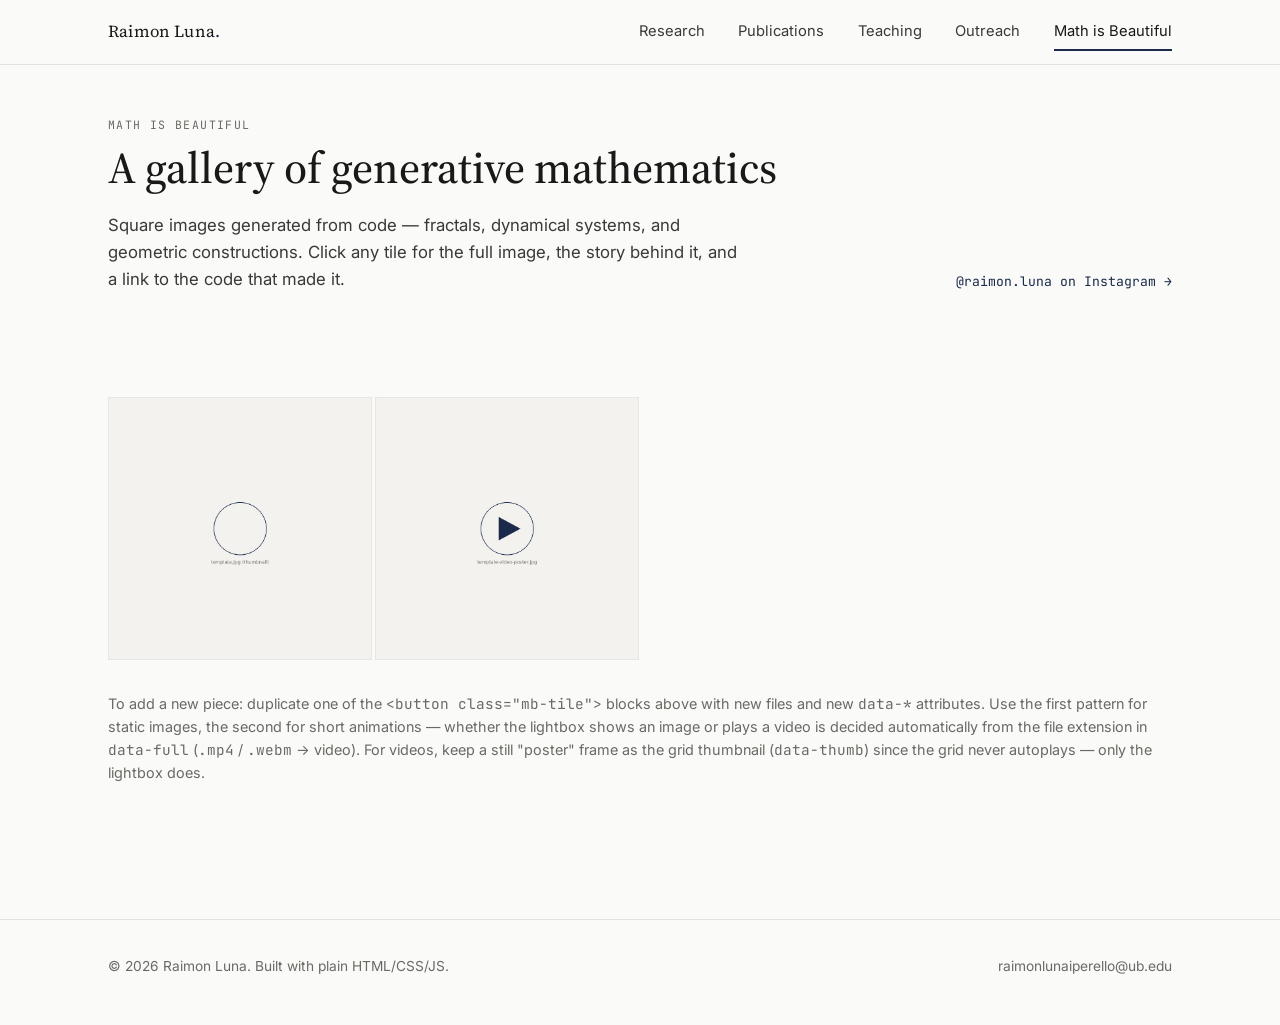
==== math-is-beautiful.html @ 97803e61 "Added the initial Claude template" ====
<!DOCTYPE html>
<html lang="en">
<head>
<meta charset="UTF-8">
<meta name="viewport" content="width=device-width, initial-scale=1.0">
<title>Math is Beautiful — Raimon Luna</title>
<link rel="preconnect" href="https://fonts.googleapis.com">
<link rel="preconnect" href="https://fonts.gstatic.com" crossorigin>
<link href="https://fonts.googleapis.com/css2?family=Source+Serif+4:opsz,wght@8..60,400;8..60,500;8..60,600&family=Inter:wght@400;500;600&family=JetBrains+Mono:wght@400;500&display=swap" rel="stylesheet">
<link rel="stylesheet" href="css/main.css">
<link rel="stylesheet" href="css/components.css">
</head>
<body>

<header class="site-header">
  <div class="wrap-wide">
    <a href="index.html" class="brand">Raimon Luna<span class="dot">.</span></a>
    <button class="nav-toggle" aria-label="Toggle navigation" aria-expanded="false">
      <span></span>
    </button>
    <nav class="site-nav">
      <a href="research.html">Research</a>
      <a href="publications.html">Publications</a>
      <a href="teaching.html">Teaching</a>
      <a href="outreach.html">Outreach</a>
      <a href="math-is-beautiful.html">Math is Beautiful</a>
    </nav>
  </div>
</header>

<main>
  <section class="page-header">
    <div class="wrap-wide">
      <div class="mb-intro">
        <div>
          <span class="eyebrow">Math is Beautiful</span>
          <h1>A gallery of generative mathematics</h1>
          <p class="lede" style="margin-bottom:0;">
            Square images generated from code — fractals, dynamical systems, and geometric
            constructions. Click any tile for the full image, the story behind it, and a
            link to the code that made it.
          </p>
        </div>
        <a href="https://www.instagram.com/raimon.luna/" target="_blank" rel="noopener">@raimon.luna on Instagram →</a>
      </div>
    </div>
  </section>

  <section class="section-tight">
    <div class="wrap-wide">

      <!-- TEMPLATE TILES — duplicate one of these <button class="mb-tile"> blocks for each
           new piece. The thumbnail in the grid is always a still image (data-thumb); the
           lightbox shows either a larger image OR a looping video, depending on which file
           extension data-full points to (.mp4/.webm → video, anything else → image).

           Required data attributes:
             data-thumb : path to the square thumbnail shown in the grid (always an image)
             data-full  : path to what opens in the lightbox — an image OR a short video
             data-date  : short date/series label, shown as the eyebrow in the lightbox
             data-title : title of the piece
             data-p1    : first paragraph of explanatory text
             data-p2    : second paragraph of explanatory text
             data-repo  : link to the GitHub repository with the generating code
      -->
      <div class="mb-grid">

        <!-- Example 1: static image -->
        <button class="mb-tile"
          data-thumb="images/math-beautiful/template.jpg"
          data-full="images/math-beautiful/template-full.jpg"
          data-date="Series · 2026"
          data-title="Template piece title"
          data-p1="First paragraph: what the image shows mathematically — the construction, equation, or process behind it, written for a curious non-specialist."
          data-p2="Second paragraph: why it's interesting — a surprising property, a connection to physics, or the visual idea that made it worth generating."
          data-repo="https://github.com/your-username/math-is-beautiful">
          <img src="images/math-beautiful/template.jpg" alt="Template mathematical image">
          <span class="mb-cap">Template piece title</span>
        </button>

        <!-- Example 2: short looping animation. The grid thumbnail is still a still image
             (data-thumb) — only the lightbox plays the video, via data-full. -->
        <button class="mb-tile"
          data-thumb="images/math-beautiful/template-video-poster.jpg"
          data-full="images/math-beautiful/template-video.mp4"
          data-date="Series · 2026"
          data-title="Template animation title"
          data-p1="First paragraph: describe what's animating and why — e.g. a parameter sweeping through a family of curves, or an iterative process converging."
          data-p2="Second paragraph: the interesting bit — what to watch for, or what it connects to."
          data-repo="https://github.com/your-username/math-is-beautiful">
          <img src="images/math-beautiful/template-video-poster.jpg" alt="Template animation poster frame">
          <span class="mb-cap">Template animation title</span>
        </button>

      </div>

      <p class="muted" style="margin-top:2rem;font-size:0.9rem;">
        To add a new piece: duplicate one of the <span class="mono">&lt;button class="mb-tile"&gt;</span>
        blocks above with new files and new <span class="mono">data-*</span> attributes. Use the
        first pattern for static images, the second for short animations — whether the
        lightbox shows an image or plays a video is decided automatically from the file
        extension in <span class="mono">data-full</span> (<span class="mono">.mp4</span> /
        <span class="mono">.webm</span> → video). For videos, keep a still "poster" frame as
        the grid thumbnail (<span class="mono">data-thumb</span>) since the grid never
        autoplays — only the lightbox does.
      </p>

    </div>
  </section>
</main>

<footer class="site-footer">
  <div class="wrap-wide">
    <span>&copy; 2026 Raimon Luna. Built with plain HTML/CSS/JS.</span>
    <span><a href="mailto:raimonlunaiperello@ub.edu">raimonlunaiperello@ub.edu</a></span>
  </div>
</footer>

<!-- Lightbox -->
<div class="lightbox" id="lightbox" role="dialog" aria-modal="true" aria-label="Image detail">
  <div class="lightbox-panel">
    <div class="lightbox-img" id="lightbox-media"></div>
    <div class="lightbox-text">
      <button class="lightbox-close" id="lightbox-close" aria-label="Close">&times;</button>
      <span class="eyebrow" id="lightbox-eyebrow"></span>
      <h3 id="lightbox-title"></h3>
      <div id="lightbox-text"></div>
      <a class="repo-link" id="lightbox-repo" href="#" target="_blank" rel="noopener">View code on GitHub →</a>
    </div>
  </div>
</div>

<script src="js/site.js"></script>
<script src="js/math-beautiful.js"></script>
</body>
</html>
---- css/main.css ----
/* ============================================================
   Raimon Luna — personal site
   Design system: paper white / ink black / event-horizon indigo
   Display: Source Serif 4 · Body: Inter · Data: JetBrains Mono
   ============================================================ */

:root {
  --paper: #FAFAF8;
  --paper-dim: #F3F2EE;
  --ink: #191919;
  --ink-soft: #3A3935;
  --gray: #6B6963;
  --rule: #E4E2DC;
  --accent: #1B2A4A;      /* event-horizon indigo */
  --accent-soft: #3E4F77;
  --accent-wash: #EEF0F5;

  --serif: "Source Serif 4", "Iowan Old Style", Georgia, serif;
  --sans: "Inter", -apple-system, BlinkMacSystemFont, "Segoe UI", sans-serif;
  --mono: "JetBrains Mono", "SFMono-Regular", Consolas, monospace;

  --max-w: 920px;
  --max-w-wide: 1120px;
  --radius: 3px;
}

* { box-sizing: border-box; }

html { scroll-behavior: smooth; }

body {
  margin: 0;
  background: var(--paper);
  color: var(--ink);
  font-family: var(--sans);
  font-size: 16px;
  line-height: 1.6;
  -webkit-font-smoothing: antialiased;
}

img { max-width: 100%; display: block; }

a {
  color: var(--accent);
  text-decoration: none;
  border-bottom: 1px solid transparent;
  transition: border-color 0.15s ease, color 0.15s ease;
}
a:hover { border-bottom-color: var(--accent); }

a:focus-visible,
button:focus-visible,
[tabindex]:focus-visible {
  outline: 2px solid var(--accent);
  outline-offset: 3px;
}

h1, h2, h3, h4 {
  font-family: var(--serif);
  font-weight: 600;
  line-height: 1.2;
  margin: 0 0 0.5em;
  color: var(--ink);
}

h1 { font-size: clamp(2rem, 5vw, 2.75rem); font-weight: 500; }
h2 { font-size: 1.5rem; }
h3 { font-size: 1.15rem; }

p { margin: 0 0 1em; color: var(--ink-soft); }

.eyebrow {
  font-family: var(--mono);
  font-size: 0.72rem;
  letter-spacing: 0.12em;
  text-transform: uppercase;
  color: var(--gray);
  display: block;
  margin-bottom: 0.6em;
}

/* ---------- layout shells ---------- */

.wrap {
  max-width: var(--max-w);
  margin: 0 auto;
  padding: 0 28px;
}
.wrap-wide {
  max-width: var(--max-w-wide);
  margin: 0 auto;
  padding: 0 28px;
}

/* ---------- header / nav ---------- */

.site-header {
  border-bottom: 1px solid var(--rule);
  background: var(--paper);
  position: sticky;
  top: 0;
  z-index: 50;
}

.site-header .wrap-wide {
  display: flex;
  align-items: center;
  justify-content: space-between;
  height: 64px;
}

.brand {
  font-family: var(--serif);
  font-size: 1.05rem;
  color: var(--ink);
  border-bottom: none;
  letter-spacing: 0.01em;
}
.brand:hover { border-bottom: none; color: var(--accent); }
.brand .dot { color: var(--accent); }

.nav-toggle {
  display: none;
  background: none;
  border: 1px solid var(--rule);
  border-radius: var(--radius);
  width: 38px;
  height: 38px;
  align-items: center;
  justify-content: center;
  cursor: pointer;
}
.nav-toggle span,
.nav-toggle span::before,
.nav-toggle span::after {
  display: block;
  position: relative;
  width: 18px;
  height: 1.5px;
  background: var(--ink);
}
.nav-toggle span::before,
.nav-toggle span::after {
  content: "";
  position: absolute;
  left: 0;
}
.nav-toggle span::before { top: -6px; }
.nav-toggle span::after { top: 6px; }

.site-nav { display: flex; gap: 2.1rem; }
.site-nav a {
  font-family: var(--sans);
  font-size: 0.92rem;
  color: var(--ink-soft);
  border-bottom: none;
  padding: 4px 0;
  position: relative;
}
.site-nav a:hover { color: var(--ink); border-bottom: none; }
.site-nav a.active { color: var(--ink); }
.site-nav a.active::after {
  content: "";
  position: absolute;
  left: 0; right: 0; bottom: -3px;
  height: 2px;
  background: var(--accent);
}

@media (max-width: 760px) {
  .nav-toggle { display: flex; }
  .site-nav {
    position: absolute;
    top: 64px; left: 0; right: 0;
    background: var(--paper);
    border-bottom: 1px solid var(--rule);
    flex-direction: column;
    gap: 0;
    padding: 8px 28px 18px;
    display: none;
  }
  .site-nav.open { display: flex; }
  .site-nav a { padding: 12px 0; border-bottom: 1px solid var(--rule); }
  .site-nav a.active::after { display: none; }
}

/* ---------- orbit divider (signature element) ---------- */

.orbit-divider {
  position: relative;
  height: 1px;
  background: var(--rule);
  margin: 4rem 0;
  overflow: visible;
}
.orbit-divider::before {
  content: "";
  position: absolute;
  top: 50%;
  left: 8%;
  width: 7px;
  height: 7px;
  border-radius: 50%;
  background: var(--accent);
  transform: translate(-50%, -50%);
  box-shadow: 0 0 0 3px var(--paper);
}
.orbit-divider.center::before { left: 50%; }

/* ---------- buttons / pills ---------- */

.btn {
  display: inline-flex;
  align-items: center;
  gap: 0.5em;
  font-family: var(--sans);
  font-size: 0.88rem;
  font-weight: 500;
  padding: 0.65em 1.3em;
  border: 1px solid var(--ink);
  border-radius: var(--radius);
  color: var(--ink);
  border-bottom: 1px solid var(--ink);
}
.btn:hover { background: var(--ink); color: var(--paper); }
.btn-primary {
  background: var(--accent);
  border-color: var(--accent);
  color: var(--paper);
}
.btn-primary:hover { background: var(--accent-soft); border-color: var(--accent-soft); color: var(--paper); }

.tag {
  font-family: var(--mono);
  font-size: 0.72rem;
  letter-spacing: 0.03em;
  color: var(--accent);
  background: var(--accent-wash);
  padding: 0.25em 0.6em;
  border-radius: 2px;
  display: inline-block;
}

/* ---------- footer ---------- */

.site-footer {
  border-top: 1px solid var(--rule);
  margin-top: 5rem;
  padding: 2.2rem 0 3rem;
  color: var(--gray);
  font-size: 0.86rem;
}
.site-footer .wrap-wide {
  display: flex;
  justify-content: space-between;
  flex-wrap: wrap;
  gap: 1rem;
}
.site-footer a { color: var(--gray); }
.site-footer a:hover { color: var(--ink); border-color: var(--ink); }

/* ---------- utility ---------- */

.muted { color: var(--gray); }
.mono { font-family: var(--mono); }
.text-center { text-align: center; }
.section { padding: 4.5rem 0; }
.section-tight { padding: 2.5rem 0; }
.sr-only {
  position: absolute; width: 1px; height: 1px;
  overflow: hidden; clip: rect(0,0,0,0);
}

@media (prefers-reduced-motion: reduce) {
  html { scroll-behavior: auto; }
  * { transition: none !important; animation: none !important; }
}
---- css/components.css ----
/* ============================================================
   Component styles, page by page
   ============================================================ */

/* ---------- HOME / HERO ---------- */

.hero {
  padding: 4.5rem 0 3.5rem;
}
.hero-grid {
  display: grid;
  grid-template-columns: 200px 1fr;
  gap: 2.8rem;
  align-items: start;
}
.hero-photo {
  width: 200px;
  height: 200px;
  border-radius: 50%;
  overflow: hidden;
  background: var(--paper-dim);
  border: 1px solid var(--rule);
}
.hero-photo img { width: 100%; height: 100%; object-fit: cover; }

.hero-name { margin-bottom: 0.15em; }
.hero-role {
  font-family: var(--mono);
  font-size: 0.85rem;
  color: var(--accent);
  margin-bottom: 1.1em;
}
.hero-intro { font-size: 1.05rem; max-width: 560px; }

.hero-meta {
  margin-top: 1.4rem;
  font-family: var(--mono);
  font-size: 0.84rem;
  color: var(--gray);
  display: flex;
  flex-wrap: wrap;
  gap: 1.4rem 2rem;
}
.hero-meta span { white-space: nowrap; }
.hero-meta a { color: var(--gray); }
.hero-meta a:hover { color: var(--accent); border-color: var(--accent); }

.hero-links {
  margin-top: 1.6rem;
  display: flex;
  gap: 0.7rem;
  flex-wrap: wrap;
}

@media (max-width: 620px) {
  .hero-grid { grid-template-columns: 1fr; text-align: left; }
  .hero-photo { width: 140px; height: 140px; }
}

/* quick-link cards to the five sections */
.quick-grid {
  display: grid;
  grid-template-columns: repeat(3, 1fr);
  gap: 1px;
  background: var(--rule);
  border: 1px solid var(--rule);
}
.quick-card {
  background: var(--paper);
  padding: 1.8rem 1.6rem;
  border-bottom: none;
  display: block;
  position: relative;
}
.quick-card:hover { background: var(--paper-dim); border-bottom: none; }
.quick-card .num {
  font-family: var(--mono);
  font-size: 0.74rem;
  color: var(--accent);
  display: block;
  margin-bottom: 0.8em;
}
.quick-card h3 { margin-bottom: 0.35em; color: var(--ink); }
.quick-card p { font-size: 0.9rem; margin: 0; }

@media (max-width: 760px) {
  .quick-grid { grid-template-columns: 1fr; }
}

/* ---------- PAGE HEADER (used on all sub-pages) ---------- */

.page-header { padding: 3.2rem 0 2.2rem; }
.page-header h1 { margin-bottom: 0.4em; }
.page-header .lede { font-size: 1.05rem; max-width: 640px; }

/* ---------- RESEARCH ---------- */

.research-panel {
  display: grid;
  grid-template-columns: 280px 1fr;
  gap: 2.4rem;
  padding: 2.6rem 0;
  border-top: 1px solid var(--rule);
}
.research-panel:first-of-type { border-top: none; }
.research-fig {
  width: 100%;
  aspect-ratio: 4/3;
  background: var(--paper-dim);
  border: 1px solid var(--rule);
  overflow: hidden;
}
.research-fig img { width: 100%; height: 100%; object-fit: cover; }
.research-body h2 { margin-bottom: 0.5em; }
.research-body .tag { margin-bottom: 0.9em; }

@media (max-width: 700px) {
  .research-panel { grid-template-columns: 1fr; }
  .research-fig { aspect-ratio: 16/9; }
}

/* ---------- PUBLICATIONS ---------- */

.pub-controls {
  display: flex;
  gap: 0.8rem;
  align-items: center;
  margin-bottom: 1.6rem;
  flex-wrap: wrap;
}
.pub-search {
  font-family: var(--sans);
  font-size: 0.9rem;
  padding: 0.6em 0.9em;
  border: 1px solid var(--rule);
  border-radius: var(--radius);
  background: var(--paper);
  flex: 1;
  min-width: 200px;
}
.pub-search:focus { outline: none; border-color: var(--accent); }
.pub-sort {
  font-family: var(--mono);
  font-size: 0.78rem;
  color: var(--gray);
}

.pub-list { list-style: none; margin: 0; padding: 0; }
.pub-item {
  padding: 1.3rem 0;
  border-top: 1px solid var(--rule);
  display: grid;
  grid-template-columns: 64px 1fr;
  gap: 1.2rem;
}
.pub-item:first-child { border-top: none; }
.pub-year {
  font-family: var(--mono);
  font-size: 0.84rem;
  color: var(--gray);
  padding-top: 0.2em;
}
.pub-title {
  font-family: var(--serif);
  font-size: 1.02rem;
  color: var(--ink);
  margin: 0 0 0.3em;
}
.pub-authors { font-size: 0.88rem; color: var(--ink-soft); margin: 0 0 0.3em; }
.pub-authors .me { color: var(--ink); font-weight: 600; }
.pub-venue { font-size: 0.84rem; color: var(--gray); margin: 0 0 0.5em; font-style: italic; }
.pub-links { display: flex; gap: 1rem; font-family: var(--mono); font-size: 0.78rem; }

.pub-empty, .pub-loading {
  padding: 3rem 0;
  text-align: center;
  color: var(--gray);
  font-family: var(--mono);
  font-size: 0.85rem;
  border-top: 1px solid var(--rule);
}

.pub-note {
  font-size: 0.85rem;
  color: var(--gray);
  background: var(--paper-dim);
  border: 1px solid var(--rule);
  padding: 0.9em 1.1em;
  border-radius: var(--radius);
  margin-bottom: 2rem;
}
.pub-note code {
  font-family: var(--mono);
  background: var(--paper);
  padding: 0.1em 0.4em;
  border-radius: 2px;
  border: 1px solid var(--rule);
}

@media (max-width: 560px) {
  .pub-item { grid-template-columns: 1fr; gap: 0.3rem; }
}

/* ---------- TEACHING ---------- */

.teaching-year {
  margin: 2.6rem 0 1.2rem;
  display: flex;
  align-items: baseline;
  gap: 0.8rem;
}
.teaching-year h2 { margin: 0; font-size: 1.1rem; }
.teaching-year .rule { flex: 1; height: 1px; background: var(--rule); }

.course-grid {
  display: grid;
  grid-template-columns: repeat(2, 1fr);
  gap: 1px;
  background: var(--rule);
  border: 1px solid var(--rule);
}
.course-card {
  background: var(--paper);
  padding: 1.4rem 1.5rem;
}
.course-card h3 { margin-bottom: 0.3em; font-size: 1.02rem; }
.course-meta {
  font-family: var(--mono);
  font-size: 0.76rem;
  color: var(--gray);
  margin-bottom: 0.8em;
  display: block;
}
.course-links { display: flex; gap: 1.1rem; flex-wrap: wrap; font-size: 0.86rem; }
.course-links a { display: inline-flex; align-items: center; gap: 0.4em; }

@media (max-width: 700px) {
  .course-grid { grid-template-columns: 1fr; }
}

/* ---------- OUTREACH ---------- */

.outreach-grid {
  display: grid;
  grid-template-columns: repeat(2, 1fr);
  gap: 2.2rem;
}
.outreach-card {
  border: 1px solid var(--rule);
  background: var(--paper);
}
.outreach-media {
  aspect-ratio: 16/9;
  background: var(--paper-dim);
  position: relative;
  overflow: hidden;
}
.outreach-media img,
.outreach-media iframe {
  width: 100%; height: 100%;
  border: none; object-fit: cover;
  display: block;
}
.outreach-media .play {
  position: absolute; inset: 0;
  display: flex; align-items: center; justify-content: center;
  background: rgba(25,25,25,0.06);
}
.outreach-media .play svg { width: 44px; height: 44px; }
.outreach-body { padding: 1.3rem 1.5rem 1.6rem; }
.outreach-body .eyebrow { margin-bottom: 0.4em; }
.outreach-body h3 { margin-bottom: 0.4em; }
.outreach-body p { font-size: 0.92rem; margin-bottom: 0.8em; }

@media (max-width: 700px) {
  .outreach-grid { grid-template-columns: 1fr; }
}

/* ---------- MATH IS BEAUTIFUL ---------- */

.mb-intro { display: flex; justify-content: space-between; align-items: flex-end; gap: 1.5rem; flex-wrap: wrap; }
.mb-intro a { font-family: var(--mono); font-size: 0.82rem; }

.mb-grid {
  display: grid;
  grid-template-columns: repeat(4, 1fr);
  gap: 3px;
  margin-top: 1.8rem;
}
.mb-tile {
  aspect-ratio: 1/1;
  background: var(--paper-dim);
  overflow: hidden;
  cursor: pointer;
  position: relative;
  border: none;
  padding: 0;
  display: block;
}
.mb-tile img {
  width: 100%; height: 100%; object-fit: cover;
  transition: transform 0.3s ease;
}
.mb-tile:hover img { transform: scale(1.04); }
.mb-tile .mb-cap {
  position: absolute; left: 0; right: 0; bottom: 0;
  padding: 0.6em 0.8em;
  background: linear-gradient(to top, rgba(0,0,0,0.55), transparent);
  color: #fff;
  font-family: var(--mono);
  font-size: 0.7rem;
  opacity: 0;
  transition: opacity 0.2s ease;
}
.mb-tile:hover .mb-cap { opacity: 1; }

@media (max-width: 760px) {
  .mb-grid { grid-template-columns: repeat(2, 1fr); }
}

/* lightbox */
.lightbox {
  position: fixed; inset: 0;
  background: rgba(20,19,17,0.92);
  display: none;
  align-items: center;
  justify-content: center;
  z-index: 100;
  padding: 24px;
}
.lightbox.open { display: flex; }
.lightbox-panel {
  background: var(--paper);
  max-width: 1320px;
  width: 100%;
  max-height: 92vh;
  overflow-y: auto;
  display: grid;
  grid-template-columns: minmax(0, 1.5fr) minmax(320px, 0.85fr);
  position: relative;
}
.lightbox-img {
  background: var(--paper-dim);
  max-height: 92vh;
  display: flex;
  align-items: center;
  justify-content: center;
  overflow: hidden;
}
.lightbox-img img,
.lightbox-img video {
  width: 100%;
  height: 100%;
  max-height: 92vh;
  object-fit: contain;
  background: var(--paper-dim);
  display: block;
}
.lightbox-text {
  padding: 2.4rem 2.6rem;
  position: relative;
  overflow-y: auto;
  max-height: 92vh;
}
.lightbox-close {
  position: absolute; top: 14px; right: 14px;
  width: 34px; height: 34px;
  border: 1px solid var(--rule);
  background: var(--paper);
  border-radius: 50%;
  display: flex; align-items: center; justify-content: center;
  cursor: pointer;
  font-size: 1.1rem;
  color: var(--ink);
  z-index: 5;
  box-shadow: 0 1px 4px rgba(0,0,0,0.12);
}
.lightbox-close:hover { background: var(--ink); color: var(--paper); }
.lightbox-text h3 { margin-top: 0.3em; }
.lightbox-text .eyebrow { margin-bottom: 0.3em; }
.lightbox-text p { font-size: 0.94rem; }
.lightbox-text .repo-link {
  margin-top: 1.2em;
  font-family: var(--mono);
  font-size: 0.82rem;
  display: inline-flex;
  align-items: center;
  gap: 0.5em;
}

@media (max-width: 760px) {
  .lightbox-panel { grid-template-columns: 1fr; max-height: 94vh; }
  .lightbox-img { max-height: 50vh; }
  .lightbox-img img, .lightbox-img video { max-height: 50vh; }
  .lightbox-text { max-height: none; }
}
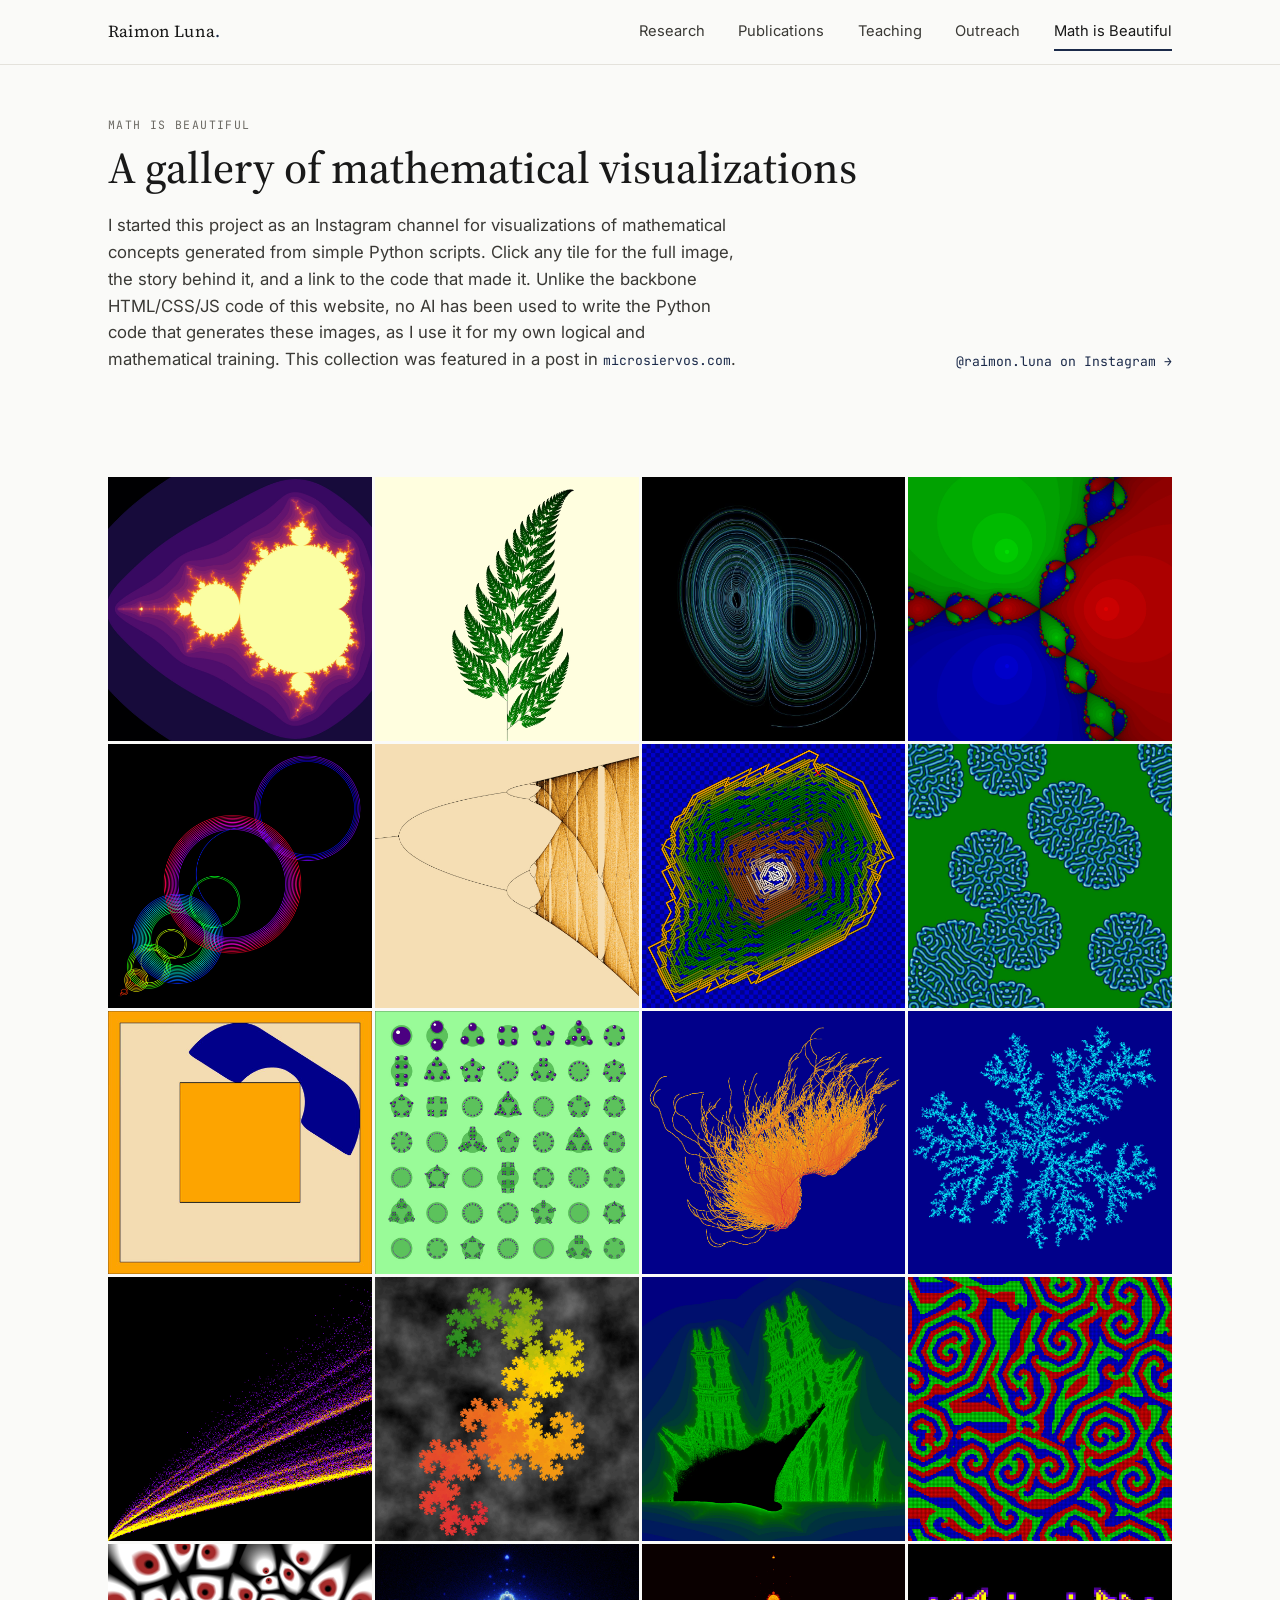
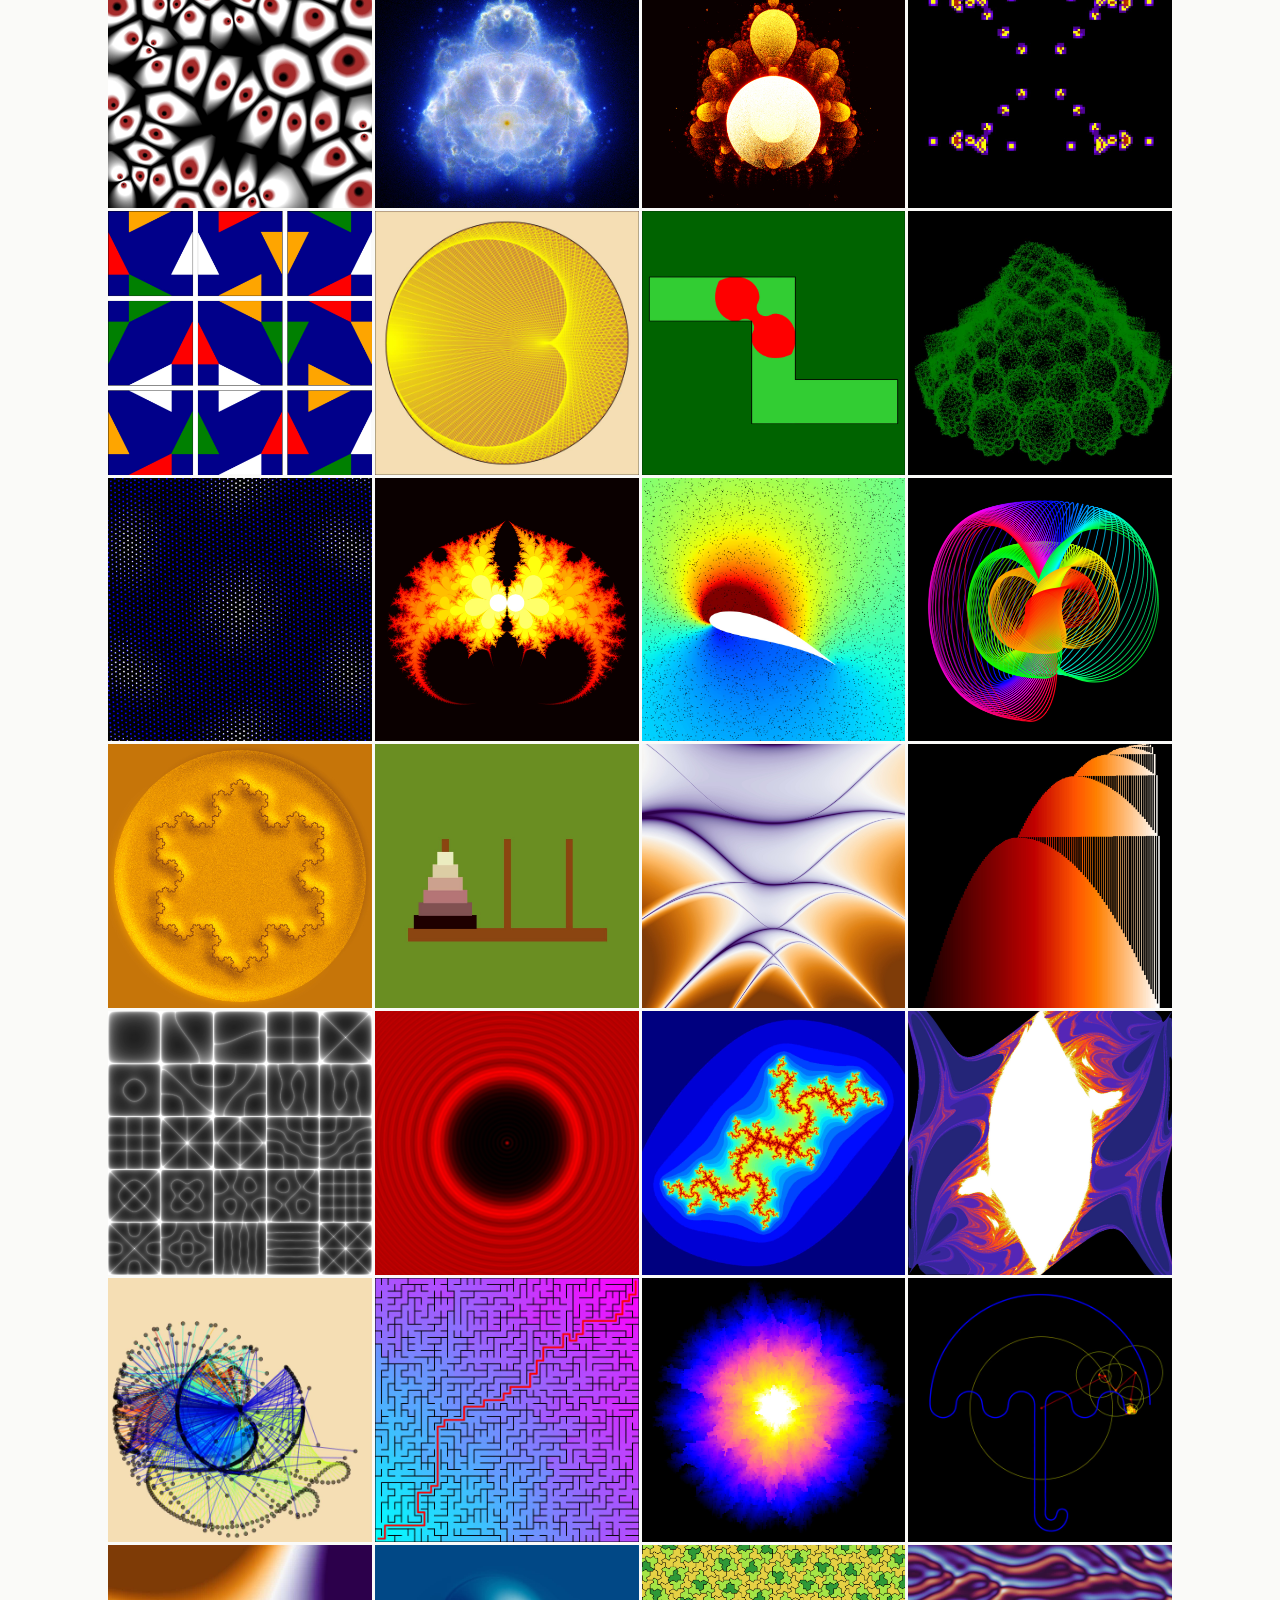
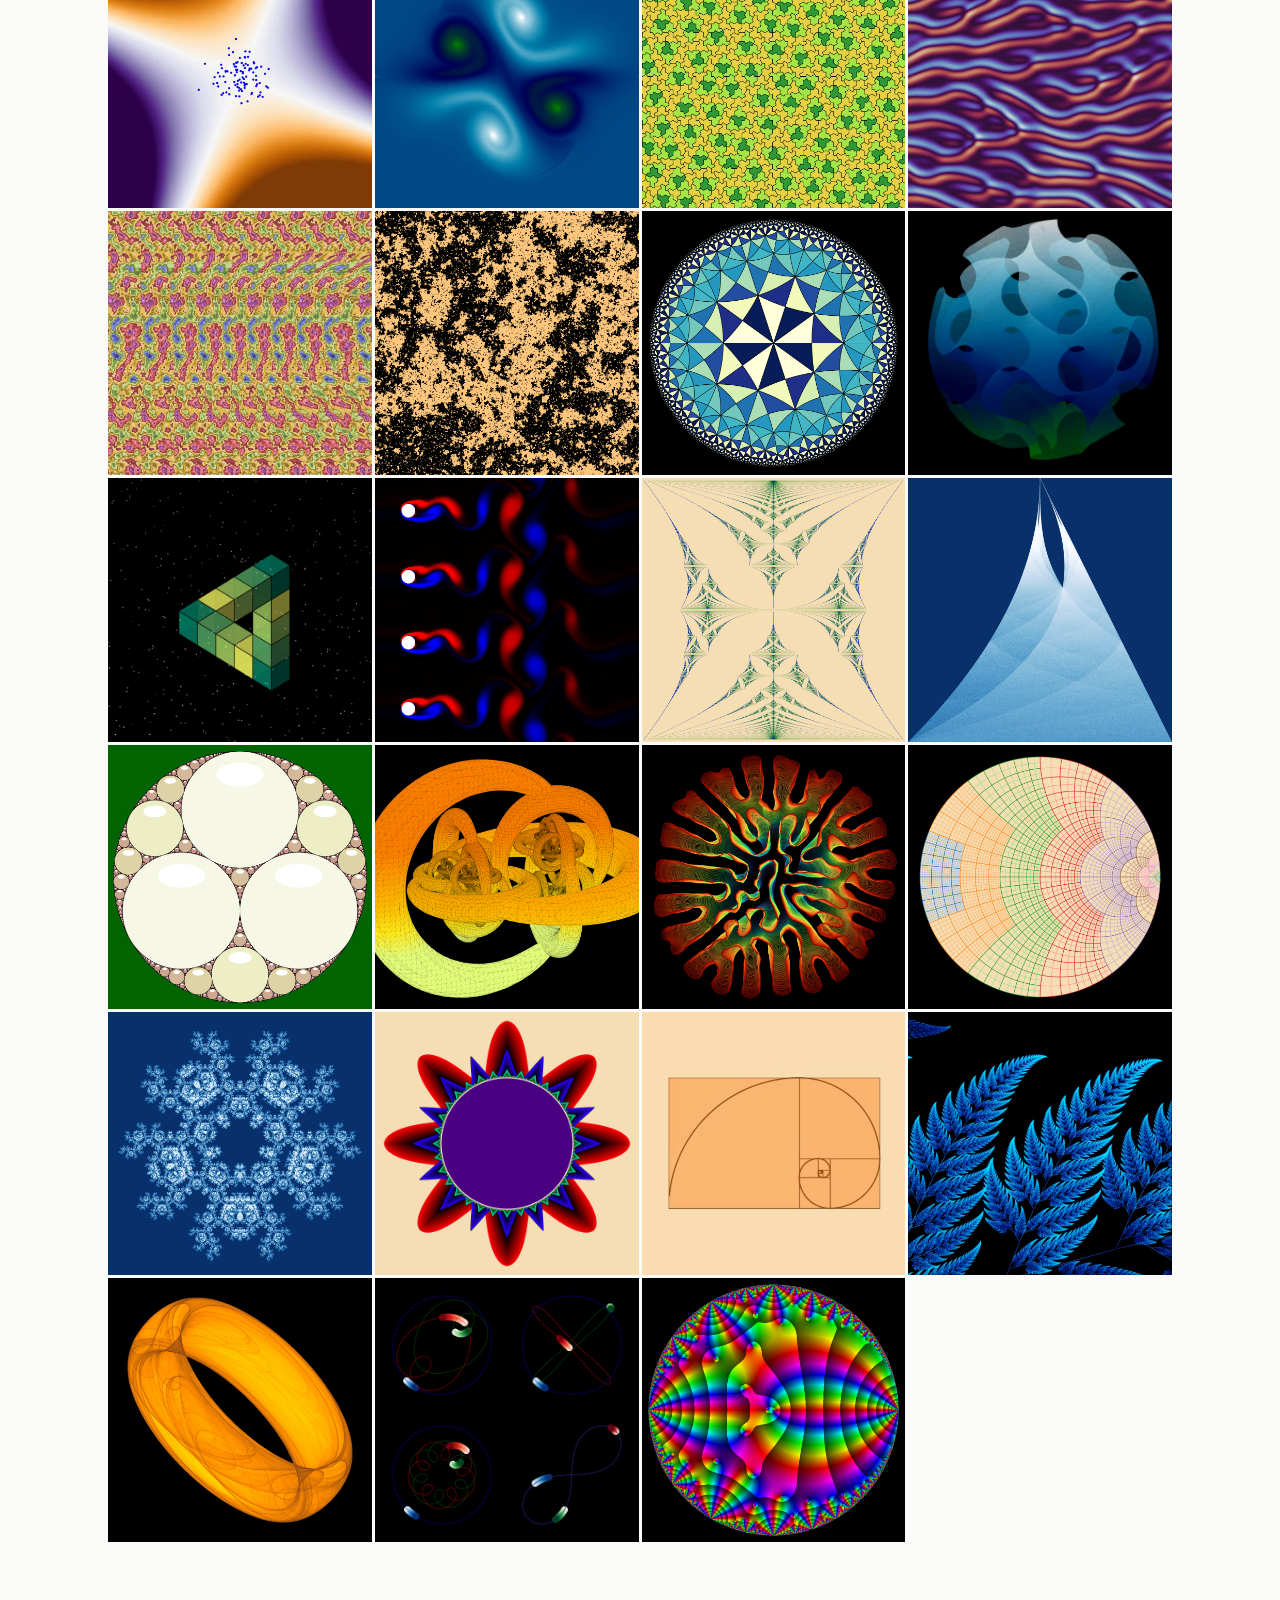
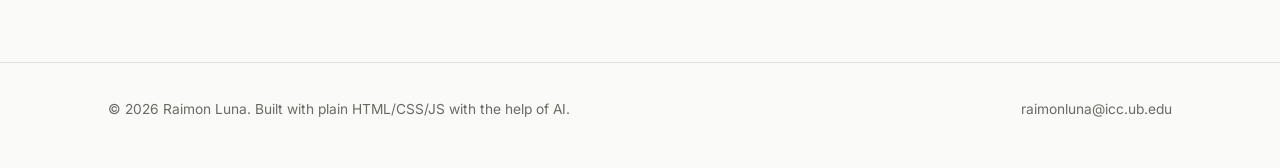
==== commit 6844c779: "First complete version of the website" ====
--- a/math-is-beautiful.html
+++ b/math-is-beautiful.html
@@ -34,11 +34,17 @@
       <div class="mb-intro">
         <div>
           <span class="eyebrow">Math is Beautiful</span>
-          <h1>A gallery of generative mathematics</h1>
+          <h1>A gallery of mathematical visualizations</h1>
           <p class="lede" style="margin-bottom:0;">
-            Square images generated from code — fractals, dynamical systems, and geometric
-            constructions. Click any tile for the full image, the story behind it, and a
-            link to the code that made it.
+            I started this project as an Instagram channel for visualizations of mathematical concepts generated 
+            from simple Python scripts. Click any tile for the full image, the story behind it, and a link to the 
+            code that made it. 
+            
+            Unlike the backbone HTML/CSS/JS code of this website, no AI has been used to write the Python code 
+            that generates these images, as I use it for my own logical and mathematical training.  
+            
+            This collection was featured in a post in 
+            <a href="https://www.microsiervos.com/archivo/matematicas/matematicas-bellas-imagenes-demuestran.html" target="_blank" rel="noopener">microsiervos.com</a>. 
           </p>
         </div>
         <a href="https://www.instagram.com/raimon.luna/" target="_blank" rel="noopener">@raimon.luna on Instagram →</a>
@@ -65,36 +71,806 @@
       -->
       <div class="mb-grid">
 
-        <!-- Example 1: static image -->
-        <button class="mb-tile"
-          data-thumb="images/math-beautiful/template.jpg"
-          data-full="images/math-beautiful/template-full.jpg"
-          data-date="Series · 2026"
-          data-title="Template piece title"
-          data-p1="First paragraph: what the image shows mathematically — the construction, equation, or process behind it, written for a curious non-specialist."
-          data-p2="Second paragraph: why it's interesting — a surprising property, a connection to physics, or the visual idea that made it worth generating."
-          data-repo="https://github.com/your-username/math-is-beautiful">
-          <img src="images/math-beautiful/template.jpg" alt="Template mathematical image">
-          <span class="mb-cap">Template piece title</span>
-        </button>
-
-        <!-- Example 2: short looping animation. The grid thumbnail is still a still image
-             (data-thumb) — only the lightbox plays the video, via data-full. -->
-        <button class="mb-tile"
-          data-thumb="images/math-beautiful/template-video-poster.jpg"
-          data-full="images/math-beautiful/template-video.mp4"
-          data-date="Series · 2026"
-          data-title="Template animation title"
-          data-p1="First paragraph: describe what's animating and why — e.g. a parameter sweeping through a family of curves, or an iterative process converging."
-          data-p2="Second paragraph: the interesting bit — what to watch for, or what it connects to."
-          data-repo="https://github.com/your-username/math-is-beautiful">
-          <img src="images/math-beautiful/template-video-poster.jpg" alt="Template animation poster frame">
-          <span class="mb-cap">Template animation title</span>
-        </button>
-
+        <button class="mb-tile"
+          data-thumb="images/math-beautiful/images/MIB0001_MandelbrotSet.jpg"
+          data-full="images/math-beautiful/images/MIB0001_MandelbrotSet.jpg"
+          data-date="Math is Beautiful"
+          data-title="Mandelbrot Set"
+          data-p1="Hi there! Welcome to my mathematical Instagram channel, where I will be posting visual representations of my favorite mathematical concepts. Not only that, I will also provide links to the source code for each of them so you can generate them yourself!"
+          data-p2="I guess it&apos;s impossible to start a series of mathematical pictures with anything but the Mandelbrot set. Sometimes called the most complex object in mathematics, this fractal was first drawn in 1978 by Robert W. Brooks and Peter Matelski."
+          data-p3="The image depicts on the complex plane the number of iterations of the map z ---> z^2 + c that it takes for z to reach a magnitude threshold. For values of c in the yellow central region, the Mandelbrot set itself, the value of z never diverges under this iteration."
+          data-repo="https://github.com/raimonluna/MathIsBeautiful/blob/main/MIB_2024/MIB_2024_10/MIB0001_MandelbrotSet.py">
+          <img src="images/math-beautiful/images/MIB0001_MandelbrotSet.jpg" alt="Template animation poster frame">
+          <span class="mb-cap">Mandelbrot Set</span>
+        </button>
+    
+        <button class="mb-tile"
+          data-thumb="images/math-beautiful/images/MIB0002_BarnsleyFern.jpg"
+          data-full="images/math-beautiful/images/MIB0002_BarnsleyFern.jpg"
+          data-date="Math is Beautiful"
+          data-title="Barnsley Fern"
+          data-p1="Here comes a new fractal: the Barnsley fern. I like to think of this as a cool reminder that mathematics is everywhere in nature."
+          data-p2="Its parameters are tuned to resemble the proportions of Asplenium adiantum-nigrum, or as we call it in Catalan, la falzia negra. Slight changes of the parameters allow you to mimic all kinds of other ferns."
+          data-p3="This structure was published in 1988 in Michael Barnsley&apos;s book &quot;Fractals Everywhere&quot;. It is gererated by applying over a point four affine transformations, which are iterated randomly with different probabilites."
+          data-repo="https://github.com/raimonluna/MathIsBeautiful/blob/main/MIB_2024/MIB_2024_10/MIB0002_BarnsleyFern.py">
+          <img src="images/math-beautiful/images/MIB0002_BarnsleyFern.jpg" alt="Template animation poster frame">
+          <span class="mb-cap">Barnsley Fern</span>
+        </button>
+    
+        <button class="mb-tile"
+          data-thumb="images/math-beautiful/images/MIB0003_LorenzAttractor.jpg"
+          data-full="images/math-beautiful/movies/MIB0003_LorenzAttractor.mp4"
+          data-date="Math is Beautiful"
+          data-title="Lorenz Attractor"
+          data-p1="The Lorenz attractor, perhaps the most famous chaotic system of differential equations, and the origin of the popular concept of butterfly effect. The metaphor may have been inspired by the resemblance of the Lorenz system solutions to a butterfly."
+          data-p2="The butterfly effect states that a butterfly flapping its wings in Australia could end up causing a tornado in North America. This is a metaphor to exemplify the chaotic behavior of the atmospheric dynamics, in which small changes in the initial conditions cause very different outcomes."
+          data-p3="This system was created in 1963 by Edward Lorenz, Ellen Fetter and Margaret Hamilton as a simplified metheorological model for atmospheric convection. It has the interesting property that tiny variations in the initial conditions result in completely different solutions as time passes."
+          data-repo="https://github.com/raimonluna/MathIsBeautiful/blob/main/MIB_2024/MIB_2024_10/MIB0003_LorenzAttractor.py">
+          <img src="images/math-beautiful/images/MIB0003_LorenzAttractor.jpg" alt="Template animation poster frame">
+          <span class="mb-cap">Lorenz Attractor</span>
+        </button>
+    
+        <button class="mb-tile"
+          data-thumb="images/math-beautiful/images/MIB0004_NewtonFractal.jpg"
+          data-full="images/math-beautiful/images/MIB0004_NewtonFractal.jpg"
+          data-date="Math is Beautiful"
+          data-title="Newton Fractal"
+          data-p1="The Newton-Raphson method is by far the most popular numerical method to find roots of functions. It works by taking an initial guess for the root, and then iteratively taking linear approximations to the function to improve the guess. In general the method converges quadratically to one of the roots."
+          data-p2="The initial guess will determine which zero the method will converge to, if any. This fact becomes particularly interesting when used on complex functions. Each of the roots has its own basin of attraction, known as its Fatou set. The boundary of all of the Fatou sets, the Julia set, is actually the same for all of them."
+          data-p3="This last property forces this Julia set to become an extremely complicated fractal, known as the Newton fractal. The picture shows the result of Newton&apos;s method to the function f(z) = z^3 - 1. The Fatou sets converging to each of the three roots are colored red, green and blue. The brightness corresponds to the number of iterations required to achieve a precision threshold."
+          data-repo="https://github.com/raimonluna/MathIsBeautiful/blob/main/MIB_2024/MIB_2024_10/MIB0004_NewtonFractal.py">
+          <img src="images/math-beautiful/images/MIB0004_NewtonFractal.jpg" alt="Template animation poster frame">
+          <span class="mb-cap">Newton Fractal</span>
+        </button>
+    
+        <button class="mb-tile"
+          data-thumb="images/math-beautiful/images/MIB0005_RecamanSequence.jpg"
+          data-full="images/math-beautiful/images/MIB0005_RecamanSequence.jpg"
+          data-date="Math is Beautiful"
+          data-title="Recamán&apos;s Sequence"
+          data-p1="Recamán&apos;s sequence is defined in a very simple way, but it has a strong tendency to produce aesthetically appeling results wherever it is used. It was first described by the Colombian mathematician Bernardo Recamán Santos. The semicircle representation in the picture is a variant of the one created by Edmund Harriss for the excellent YouTube channel Numberphile, in the 2018 video &quot;The Slightly Spooky Recamán Sequence&quot;."
+          data-p2="Its definition uses a simple recurrence relation. You start with the first term a_0 = 0. To find the nth term, you try to add n to the previous term, and check for the result. If the resulting number is negative, or is already in the sequence, you subtract n instead. If the resulting number is positive and still unused, you take it as the next term. This way, the first terms are 0, 1, 3, 6, 2, 7, 13, 20, 12, 21..."
+          data-p3="There exists an open problem based on this sequence. Neil Sloane conjectured that every positive integer is a term of this sequence, which has not been proved (or disproved!) yet. Want to give it a try? :-)"
+          data-repo="https://github.com/raimonluna/MathIsBeautiful/blob/main/MIB_2024/MIB_2024_10/MIB0005_RecamanSequence.py">
+          <img src="images/math-beautiful/images/MIB0005_RecamanSequence.jpg" alt="Template animation poster frame">
+          <span class="mb-cap">Recamán&apos;s Sequence</span>
+        </button>
+    
+        <button class="mb-tile"
+          data-thumb="images/math-beautiful/images/MIB0006_LogisticMap.jpg"
+          data-full="images/math-beautiful/images/MIB0006_LogisticMap.jpg"
+          data-date="Math is Beautiful"
+          data-title="Logistic Map"
+          data-p1="The bifurcation diagram of the logistic map is a fascinating piece of mathematics that appears in many areas of physics and biology. The map was first described by Edward Lorenz, and it is strongly related with the Mandelbrot set, but its most famous interpretation is due to Robert May, who used it in 1976 as a biological model for population growth of a species."
+          data-p2="The logistic map tries to model the change in the population of some species, such as rabbits, from one generation to the next. For small populations, the model predicts an exponential growth with some rate r, due to reproduction. When the population approaches the maximum capacity of the environment, the rate of growth falls back to zero due to starvation. This is written mathematically by the iteration x ---> r * x * (1 - x)."
+          data-p3="Very rich behavior appears as we vary the rate of growth r. As generations pass, the value of x can fall to zero (species extinction), stabilize at a constant population, oscillate between several population values, or even exhibit chaotic behavior. For r > 3, the system starts oscillating between 2 values, then 4, 8, 16, 32... until we reach the value r ~ 3.56995 and the population becomes chaotic. It remains like this except for some islands of stability."
+          data-repo="https://github.com/raimonluna/MathIsBeautiful/blob/main/MIB_2024/MIB_2024_10/MIB0006_LogisticMap.py">
+          <img src="images/math-beautiful/images/MIB0006_LogisticMap.jpg" alt="Template animation poster frame">
+          <span class="mb-cap">Logistic Map</span>
+        </button>
+    
+        <button class="mb-tile"
+          data-thumb="images/math-beautiful/images/MIB0007_TrappedKnight.jpg"
+          data-full="images/math-beautiful/images/MIB0007_TrappedKnight.jpg"
+          data-date="Math is Beautiful"
+          data-title="Trapped Knight"
+          data-p1="This is not the map of Treasure Island! Actually, it&apos;s not even an island, it&apos;s a really surprising exercise related to the game of chess: The Trapped Knight problem. This problem was invented by one of my many mathematical heroes, Neil Sloane, who explains it very well in the YouTube channel Numberphile. It gave rise to the entry A316667 in his Online Encyclopedia of Integer Sequences."
+          data-p2="The idea is to label the squares of a very large chessboard with the natural numbers, following a spiral. We start at the central squere with number 1, then we place number 2 at its right, and continue turning counterclockwise in an outward spiral. Then, we place a chess knight (a horse) in the center, which can jump in the usual way: one quare in one direction, two in the other."
+          data-p3="The knight then has to keep jumping, always to the lowest available number, without repeating any square. The figure shows the path of the knight, which will follow the sequence 1, 10, 3, 6, 9, 4, 7, 2... However, the knight gets trapped after 2015 jumps, at the square numbered 2084. There, there are no available squares for the knight to go to, and the sequence ends. In the picture, you can see such square marked with a red cross."
+          data-repo="https://github.com/raimonluna/MathIsBeautiful/blob/main/MIB_2024/MIB_2024_10/MIB0007_TrappedKnight.py">
+          <img src="images/math-beautiful/images/MIB0007_TrappedKnight.jpg" alt="Template animation poster frame">
+          <span class="mb-cap">Trapped Knight</span>
+        </button>
+    
+        <button class="mb-tile"
+          data-thumb="images/math-beautiful/images/MIB0008_TuringPatterns.jpg"
+          data-full="images/math-beautiful/movies/MIB0008_TuringPatterns.mp4"
+          data-date="Math is Beautiful"
+          data-title="Turing Patterns"
+          data-p1="In 1952 Alan Turing published his famous paper &quot;The Chemical Basis of Morphogenesis&quot; where he tried to reproduce the formation of visual patterns in nature, such as the skin of many animals, in a purely mathematical way by using equations for chemistry. These partial differential equations are generally known as reaction-diffusion equations, as they model the diffusion of several chemicals as well as the reactions between them."
+          data-p2="Surprisingly enough, the reaction-diffusion equations have been found to reproduce a large amount of animal skin patterns such as zebras, leopards, giraffes, corals and fish, to name just a few. Such patterns are now called Turing patterns. In the picture you can see an actual solution of one set of reaction diffusion equations, called the Gray-Scott model, with parameter values that produce a labyrinth pattern often found in some species of fish."
+          data-p3="This simulation is particularly interesting for me, as it ran in a couple minutes in a Graphics Processing Unit (GPU). Unlike the standard Central Processing Units (CPU), GPUs have a parallel computing architecture which makes them extremely useful for this kind of computations. For this reason, they are rapidly gaining popularity in high performance computation."
+          data-repo="https://github.com/raimonluna/MathIsBeautiful/blob/main/MIB_2024/MIB_2024_10/MIB0008_TuringPatterns.py">
+          <img src="images/math-beautiful/images/MIB0008_TuringPatterns.jpg" alt="Template animation poster frame">
+          <span class="mb-cap">Turing Patterns</span>
+        </button>
+    
+        <button class="mb-tile"
+          data-thumb="images/math-beautiful/images/MIB0009_MovingSofa.jpg"
+          data-full="images/math-beautiful/movies/MIB0009_MovingSofa.mp4"
+          data-date="Math is Beautiful"
+          data-title="Moving Sofa"
+          data-p1="The moving sofa problem arises from a very simple question, but it has not been rigorously solved yet. The idea is to find the two-dimensional shape with the largest area that can slide through an L-shaped corridor of unit width. We call it the sofa problem as it is an idealized version of the very real problem of moving furniture across a corner. Such maximal area is known as the sofa constant."
+          data-p2="This problem was first mentioned by Leo Moser in 1966, and the first interesting lower bound for the sofa constant was already set two years later by John Hammersley to be pi/2 + 2/pi. Only in 1992, Joseph L. Gerver was able to come up with a better bound, which we believe to be extremely close to the actual sofa constant: 2.21953... However, the exact value is still unknown."
+          data-p3="The sofa shown in the picture is particularly interesting to me, as it has actually been found by an artificial neural network. The network is rewarded for increasing the area, while being penalized when the sofa overlaps with the walls. I devised this algorithm for an article on recretional mathematics for the Spanish magazine &quot;Investigación y Ciencia&quot;, unfortunately now disappeared."
+          data-repo="https://github.com/raimonluna/MathIsBeautiful/blob/main/MIB_2024/MIB_2024_10/MIB0009_MovingSofa.py">
+          <img src="images/math-beautiful/images/MIB0009_MovingSofa.jpg" alt="Template animation poster frame">
+          <span class="mb-cap">Moving Sofa</span>
+        </button>
+    
+        <button class="mb-tile"
+          data-thumb="images/math-beautiful/images/MIB0010_FactorizationDiagram.jpg"
+          data-full="images/math-beautiful/images/MIB0010_FactorizationDiagram.jpg"
+          data-date="Math is Beautiful"
+          data-title="Factorization Diagram"
+          data-p1="According to the fundamental theorem of arithmetic, every integer greater than 1 can be uniquely decomposed as a product of prime numbers. This theorem was already indirectly stated in Euclid&apos;s Elements. The picture shows in an intuitive view the prime factorization of the first 49 integers."
+          data-p2="As far as I know, this type of visualizations were first created by Brent Yorgey. I like these diagrams as they seem to support the vision of Daniel Tammet, who described prime numbers as &quot;smooth and round shapes, similar to pebbles on a beach&quot; in his book &quot;Born on a Blue Day&quot;."
+          data-p3="In the case of our picture, prime numbers do appear as simple circles of dots, without any inner complicated structure. As I like the mountains better than the beach, I didn&apos;t choose pebbles, but I made them look more like blueberries instead."
+          data-repo="https://github.com/raimonluna/MathIsBeautiful/blob/main/MIB_2024/MIB_2024_10/MIB0010_FactorizationDiagram.py">
+          <img src="images/math-beautiful/images/MIB0010_FactorizationDiagram.jpg" alt="Template animation poster frame">
+          <span class="mb-cap">Factorization Diagram</span>
+        </button>
+    
+        <button class="mb-tile"
+          data-thumb="images/math-beautiful/images/MIB0011_CollatzConjecture.jpg"
+          data-full="images/math-beautiful/images/MIB0011_CollatzConjecture.jpg"
+          data-date="Math is Beautiful"
+          data-title="Collatz Conjecture"
+          data-p1="Take any positive integer. If it is even, divide it by two. Otherwise, multiply it by three and add one. Keep repeating this rule over and over to the resulting numbers. For instance, if you start with the number 10, the sequence will be 10, 5, 16, 8, 4, 2, 1, and then you will be stuck in the loop 1, 4, 2, 1, 4, 2, 1... You can try it with other integers, and you will end up the same way."
+          data-p2="The Collatz conjecture, formulated by Lothar Collatz in 1937, claims that this sequence will always reach the number one in a finite number of steps, whatever your starting number was. To ths date, the conjecture has not been proven. Instead of trying to prove it, here we focus on a really surprising way of creating organic-looking pictures from it."
+          data-p3="To create the visualization on the picture, we follow in reversed order the sequences for the first 50.000 integers. At each step, we take a slight turn to the right or to the left depending on the parity of each element of the sequence. These visualizations for the Collatz conjecture were created by Edmund Harriss and featured in the YouTube channel Numberphile."
+          data-repo="https://github.com/raimonluna/MathIsBeautiful/blob/main/MIB_2024/MIB_2024_10/MIB0011_CollatzConjecture.py">
+          <img src="images/math-beautiful/images/MIB0011_CollatzConjecture.jpg" alt="Template animation poster frame">
+          <span class="mb-cap">Collatz Conjecture</span>
+        </button>
+    
+        <button class="mb-tile"
+          data-thumb="images/math-beautiful/images/MIB0012_BrownianTree.jpg"
+          data-full="images/math-beautiful/movies/MIB0012_BrownianTree.mp4"
+          data-date="Math is Beautiful"
+          data-title="Brownian Tree"
+          data-p1="Brownian trees can be used to model a huge amount of natural phenomena. Many of them are related to the growth living things such as trees, lichen and neurons. But other similar patterns appear in physical phenomena like mineral cristallization, the freezing of water, or electrical discharges such as lightning and Lichtenberg figures."
+          data-p2="These brownian trees are mathematically created through a method called diffusion-limited aggregation, in which a large number of particles move in a random walk through space. Such random walks are often called Brownian motion, as they resemble the trajectories of microscopic particles suspended in a fluid, as observed by Robert Brown in 1827."
+          data-p3="We start by placing a seed for the tree, or nucleation center, in the middle of the image. When one of the walkers comes into contact with the tree, it gets stuck to it and stops moving. As more and more particles aggregate to it, the structure acquires its characteristic dendritic structures. Brownian trees were first described by T. A. Witten, Jr. and L. M. Sander in 1981."
+          data-repo="https://github.com/raimonluna/MathIsBeautiful/blob/main/MIB_2024/MIB_2024_11/MIB0012_BrownianTree.py">
+          <img src="images/math-beautiful/images/MIB0012_BrownianTree.jpg" alt="Template animation poster frame">
+          <span class="mb-cap">Brownian Tree</span>
+        </button>
+    
+        <button class="mb-tile"
+          data-thumb="images/math-beautiful/images/MIB0013_GoldbachConjecture.jpg"
+          data-full="images/math-beautiful/images/MIB0013_GoldbachConjecture.jpg"
+          data-date="Math is Beautiful"
+          data-title="Goldbach&apos;s Conjecture"
+          data-p1="Goldbach&apos;s conjecture states that every even positive integer except 2 can be written as the sum of two primes. The conjecture was proposed in 1742 by Christian Goldbach, but remains unproven to this day. This makes it one of the oldest unsolved problems in mathematical history. Its extraordinary difficulty has made it so famous that it appears even in movies: Haven&apos;t you watched &quot;La habitación de Fermat&quot; (Fermat&apos;s room) yet?"
+          data-p2="Something that the conjecture does not specify is the number of ways in which each even integer can be expressed as a sum of two primes. For instance, the number 24 can be written as 13 + 11, but also as 17 + 7 or as 19 + 5. Three ways in total. On the other hand, the number 12 can only be decomposed in one way, as 7 + 5."
+          data-p3="The picture above is called the Goldbach comet. It shows the number of ways of decomposing each of the first 50.000 even integers into primes. The function is technically called the Goldbach partition function. In this case, the horizontal axis goes from 1 to 100.000, while the vertical axis goes from 1 to 2200."
+          data-repo="https://github.com/raimonluna/MathIsBeautiful/blob/main/MIB_2024/MIB_2024_11/MIB0013_GoldbachConjecture.py">
+          <img src="images/math-beautiful/images/MIB0013_GoldbachConjecture.jpg" alt="Template animation poster frame">
+          <span class="mb-cap">Goldbach&apos;s Conjecture</span>
+        </button>
+    
+        <button class="mb-tile"
+          data-thumb="images/math-beautiful/images/MIB0014_DragonCurve.jpg"
+          data-full="images/math-beautiful/images/MIB0014_DragonCurve.jpg"
+          data-date="Math is Beautiful"
+          data-title="Dragon Curve"
+          data-p1="The Heighway dragon curve is one of the simplest, yet facinating, fractals. It can be generated from a simple line segment, by iteratively concatenating the curve with a copy of itself rotated 90 degrees. One of its many interesting properties is that it can be used as a tile to cover the plane without leaving any empty space. Also, it is an example of a space-filling curve, which reaches any point of its two-dimensional interior."
+          data-p2="There exist many varieties of dragon curves. The one in the picture was discovered by John Heighway in 1966, who investigated it with his colleagues at NASA William Harter and Bruce Banks. In 1967 Martin Gardner featured it in the Scientific American section Mathematical Games. More properties were then revealed by Chandler Davis and Donald Knuth in 1970. This curve is also known as the Jurassic Park dragon, as it appears in the original book by Michael Crichton."
+          data-p3="A background of smoke seemed appropriate for the dragon. The smoke in the picture is another example of a fractal, in this case it is fractal Perlin noise. Perlin noise is a randomly generated texture, created by Ken Perlin in 1983. This type of noise is extensively used in computer graphics to produce realistic textures, such as mountains, clouds or even videogame maps. Fractal Perlin noise takes this a step further by adding together several layers of Perlin with increasing frequencies and decreasing amplitudes."
+          data-repo="https://github.com/raimonluna/MathIsBeautiful/blob/main/MIB_2024/MIB_2024_11/MIB0014_DragonCurve.py">
+          <img src="images/math-beautiful/images/MIB0014_DragonCurve.jpg" alt="Template animation poster frame">
+          <span class="mb-cap">Dragon Curve</span>
+        </button>
+    
+        <button class="mb-tile"
+          data-thumb="images/math-beautiful/images/MIB0015_BurningShip.jpg"
+          data-full="images/math-beautiful/images/MIB0015_BurningShip.jpg"
+          data-date="Math is Beautiful"
+          data-title="Burning Ship"
+          data-p1="The Burning Ship fractal is a terrifying relative of the Mandelbrot set, in which we take the absolute values of the real and imaginary parts of complex numbers before squaring them. The iteration we do in this case is z -> (|a| - i|b|)^2 + c, where z = a + ib. It was discovered in 1992 by Michael Michelitsch and Otto E. Rössler. In the image, the real part ranges from -1.8 to -1.7, while the imaginary part goes from -0.015 to 0.085."
+          data-p2="In this case, instead of a burning ship, I chose the color map to make it look like a ghost ship... Fans of One Piece will recognise Gecko Moria&apos;s face at the bottom right corner of the picture. The colors may also remind you of the fallen city of Minas Morgul, home of the Witch-King of Angmar and his army of Nazgûl. Sweet dreams... :)"
+          data-repo="https://github.com/raimonluna/MathIsBeautiful/blob/main/MIB_2024/MIB_2024_11/MIB0015_BurningShip.py">
+          <img src="images/math-beautiful/images/MIB0015_BurningShip.jpg" alt="Template animation poster frame">
+          <span class="mb-cap">Burning Ship</span>
+        </button>
+    
+        <button class="mb-tile"
+          data-thumb="images/math-beautiful/images/MIB0016_RockPaperScissors.jpg"
+          data-full="images/math-beautiful/movies/MIB0016_RockPaperScissors.mp4"
+          data-date="Math is Beautiful"
+          data-title="Rock Paper Scissors"
+          data-p1="Cellular automata are some cool mathematical constructions in which space is divided in a grid of cells, which can be in a number of states (in our case, red, green and blue). The system evolves in finite jumps, or generations, in which all cells are updated from the previous state. The new state of each cell depends only on how its neighboring cells were at the previous generation, according to some simple rule. I guess the most famous example is Conway&apos;s Game of Life (coming soon!)."
+          data-p2="This particular example is called the rock-paper-scissors automaton, inspired by the popular game. Red beats blue, green beats red, and blue beats green. In order for a cell to change color, 3 or more of its closest neighbors must be of the dominant color. Otherwise, the cell remains the same. This produces an alternating pattern in which color fronts take over regions of the plane periodically. As time progresses, the cells tend to organize into stationary spirals separated by flat-front regions."
+          data-p3="As usual, cellular automata can be used to model a lot of physical and natural systems. In a way, the great majority of computer simulations are some slight variation of a cellular automaton. From aerodynamics to black holes. In the case of the rock-paper-scissors automaton, the evolution resembles a Belousov–Zhabotinsky chemical reaction, in which several states alternate in a cyclic manner."
+          data-repo="https://github.com/raimonluna/MathIsBeautiful/blob/main/MIB_2024/MIB_2024_11/MIB0016_RockPaperScissors.py">
+          <img src="images/math-beautiful/images/MIB0016_RockPaperScissors.jpg" alt="Template animation poster frame">
+          <span class="mb-cap">Rock Paper Scissors</span>
+        </button>
+    
+        <button class="mb-tile"
+          data-thumb="images/math-beautiful/images/MIB0017_VoronoiDiagram.jpg"
+          data-full="images/math-beautiful/images/MIB0017_VoronoiDiagram.jpg"
+          data-date="Math is Beautiful"
+          data-title="Voronoi Diagram"
+          data-p1="When you have a set of points in space, each point has a region to which it is the closest. Drawing the boundaries between such regions gets you the Voronoi diagram of the set. The most famous are the ones in 2 dimensions, such as the one in the picture. You can check that the black lines between each pair of Voronoi cells are the perpendicular bisectors of the segments between points. Obviously, these diagrams and their higher-dimensional versions have a huge number of practical applications, such as finding the closest metro station in your city."
+          data-p2="To make it more interesting, in this case we use a color map to plot the difference in distance between the two nearest points, normalized by the largest distance. This provides a continuous variation of values, from 0 at the Voronoi boundaries, to 1 at the reference points. The color map should remind you of the Pride Homunculus, from Fullmetal Alchemist. Look out for him, lurking in the shadows... :)"
+          data-repo="https://github.com/raimonluna/MathIsBeautiful/blob/main/MIB_2024/MIB_2024_11/MIB0017_VoronoiDiagram.py">
+          <img src="images/math-beautiful/images/MIB0017_VoronoiDiagram.jpg" alt="Template animation poster frame">
+          <span class="mb-cap">Voronoi Diagram</span>
+        </button>
+    
+        <button class="mb-tile"
+          data-thumb="images/math-beautiful/images/MIB0018_Buddhabrot.jpg"
+          data-full="images/math-beautiful/images/MIB0018_Buddhabrot.jpg"
+          data-date="Math is Beautiful"
+          data-title="Buddhabrot"
+          data-p1="Here goes first attempt at rendering of the Buddhabrot. The definition of the Mandelbrot set focuses on whether the trajectories of points remain bounded or escape to infinity when we iterate the map z --> z^2 + c. Instead, the Buddhabrot is defined as the probability distribution for such trajectories, only for points that eventually escape to infinity. In other words, the distribution of the orbits outside the Mandelbrot set."
+          data-p2="This amazing visualization technique was discovered and published by Melinda Green in 1993. The name Buddhabrot was introduced by Lori Gardi, due to its resemblance to Hindu art. In my implementation I used some important ideas from a blog post by Jean-Christophe Loiseau, particularly the use of Sobel filtering to extract the boundary of the Mandelbrot."
+          data-p3="The color in the image is based on the number of iterations it takes for the sampled points to escape. Red, green and blue correspond to sequences that took less than 5000, 500 and 50 iterations, respectively. This type of false color technique is sometimes called Nebulabrot, due to its resemblance to the false-color NASA images of nebulae, where each color channel is used for a different frequency range.  "
+          data-repo="https://github.com/raimonluna/MathIsBeautiful/blob/main/MIB_2024/MIB_2024_11/MIB0018_Buddhabrot.py">
+          <img src="images/math-beautiful/images/MIB0018_Buddhabrot.jpg" alt="Template animation poster frame">
+          <span class="mb-cap">Buddhabrot</span>
+        </button>
+    
+        <button class="mb-tile"
+          data-thumb="images/math-beautiful/images/MIB0019_AntiBuddhabrot.jpg"
+          data-full="images/math-beautiful/images/MIB0019_AntiBuddhabrot.jpg"
+          data-date="Math is Beautiful"
+          data-title="Anti-Buddhabrot"
+          data-p1="This strange creature is called the Anti-Buddhabrot, it is the complement of the Buddhabrot distribution. In other words, the Anti-Buddhabrot is the distribution for the trajectories of points inside the Mandelbrot set, i.e., those that remain bounded forever. It does not have the same ethereal appearence of the Buddhabrot, but it is more compact-looking. In fact, rendering this one is slightly tricky because the main bulbs of the object require very exhaustive sampling to avoid excessive graininess. Swiping between this post and the previous one you can compare both distributions in different regions of the complex plane."
+          data-p2="Similar images were obtained by Linas Vepstas in 1988 and by Noel Griffin in 1993, when studying general trajectories under the Mandelgrot map. However, the proper definition as far as I know comes from Melinda Green, who presented it together with the Buddhabrot. It was also Melinda Green who noticed that iterations on the real line can be quadratically mapped to the logistic map, and produce a bifurcation diagram. Some visualizations actually represent the bifurcation diagram as the Anti-Buddhabrot seen from its side."
+          data-repo="https://github.com/raimonluna/MathIsBeautiful/blob/main/MIB_2024/MIB_2024_11/MIB0019_AntiBuddhabrot.py">
+          <img src="images/math-beautiful/images/MIB0019_AntiBuddhabrot.jpg" alt="Template animation poster frame">
+          <span class="mb-cap">Anti-Buddhabrot</span>
+        </button>
+    
+        <button class="mb-tile"
+          data-thumb="images/math-beautiful/images/MIB0020_GameOfLife.jpg"
+          data-full="images/math-beautiful/movies/MIB0020_GameOfLife.mp4"
+          data-date="Math is Beautiful"
+          data-title="Game of Life"
+          data-p1="By popular request, here goes Conway&apos;s Game of Life! This is by far the most popular cellular automaton ever created. In a two-dimensional grid, cells can exist in only two states: live or dead. Typically, live cells are shown white and dead cells are black, even though other configurations are also common. In our animation, I am painting live cells yellow, and I use a color map to indicate the number of live neighbors of dead cells. Cells with no live neighbors whatsoever are painted black."
+          data-p2="The evolution for this automaton is very simple: Live cells remain alive in the next generation if and only if the number of live neighbors is 2 or 3. Otherwise, they die, either by underpopulation or overpopulation. Dead cells can only become alive if they have exactly 3 live neighbors, which is often called reproduction. "
+          data-p3="The great mathematician John Horton Conway created the game in 1970. It was published that same year in Martin Gardner&apos;s &quot;Mathematical Games&quot; section of Scientific American. There, Conway conjectured that the population would always be bounded for any given initial state. This conjecture was disproved by Bill Gosper&apos;s team at MIT, who presented Gosper&apos;s glider gun, a configuration that cyclically produces gliders indefinitely. Four of these structures can be found in the animation above."
+          data-repo="https://github.com/raimonluna/MathIsBeautiful/blob/main/MIB_2024/MIB_2024_11/MIB0020_GameOfLife.py">
+          <img src="images/math-beautiful/images/MIB0020_GameOfLife.jpg" alt="Template animation poster frame">
+          <span class="mb-cap">Game of Life</span>
+        </button>
+    
+        <button class="mb-tile"
+          data-thumb="images/math-beautiful/images/MIB0021_ScrambleSquares.jpg"
+          data-full="images/math-beautiful/images/MIB0021_ScrambleSquares.jpg"
+          data-date="Math is Beautiful"
+          data-title="Scramble Squares"
+          data-p1="The Scramble Squares is a surprisingly difficult puzzle where 9 square pieces have to be arranged in such a way that their adjacent edges match. There are four possible pictures, with two different halfs each. Each edge of the puzzle pieces has one particular half of a particular image. You can find versions of it with animals, airplanes, planets..."
+          data-p2="The pieces can be placed in 9! x 4^9 different ways, which gives the absolutely ridiculous number of 95.126.814.720 possible combinations. However, if the game is built correctly, only one solution exists! This post comes after some friends and me were betting on whether a computer algorithm would be able to solve it in a reasonable time. Obviously, trying every possible combination is way out of the question."
+          data-p3="However, the problem turned out to be solvable by depth search using a programming technique known as backtracking. This algorithm explores the decision tree of different piece positions. Since we cannot possibly explore the whole tree, we have to prune it! This means abandoning all branches that have already been proved to lead nowhere. This reduces the number of explored nodes down to 154. The puzzle is therefore solved in about 5 millisecons.  "
+          data-repo="https://github.com/raimonluna/MathIsBeautiful/blob/main/MIB_2024/MIB_2024_11/MIB0021_ScrambleSquares.py">
+          <img src="images/math-beautiful/images/MIB0021_ScrambleSquares.jpg" alt="Template animation poster frame">
+          <span class="mb-cap">Scramble Squares</span>
+        </button>
+    
+        <button class="mb-tile"
+          data-thumb="images/math-beautiful/images/MIB0022_MugCardioid.jpg"
+          data-full="images/math-beautiful/movies/MIB0022_MugCardioid.mp4"
+          data-date="Math is Beautiful"
+          data-title="Mug Cardioid"
+          data-p1="Have you ever noticed the strange heart shape that appears on the surface of coffee in a mug? This shape is produced by the light rays coming from one point point of the mug wall. As they reflect on the walls, the rays span a family of curves in space. All of these lines happen to be tangent to the heart curve, which acts as the envelope for the whole family."
+          data-p2="In the particular case of light rays, envelopes are usually known as caustics. The name comes from the fact that a sufficient concentration of light can cause burning, especially at cusp singularities. The heart-shaped caustic curve created in a coffee mug is actually a cardioid, which has one of such cusp singularities."
+          data-repo="https://github.com/raimonluna/MathIsBeautiful/blob/main/MIB_2024/MIB_2024_11/MIB0022_MugCardioid.py">
+          <img src="images/math-beautiful/images/MIB0022_MugCardioid.jpg" alt="Template animation poster frame">
+          <span class="mb-cap">Mug Cardioid</span>
+        </button>
+    
+        <button class="mb-tile"
+          data-thumb="images/math-beautiful/images/MIB0023_AmbidextrousSofa.jpg"
+          data-full="images/math-beautiful/movies/MIB0023_AmbidextrousSofa.mp4"
+          data-date="Math is Beautiful"
+          data-title="Ambidextrous Sofa"
+          data-p1="In a post from October 24, I said that the moving sofa problem had not been solved yet. Just as a reminder, the problem concerns the two-dimensional shape with the largest area that can slide through an L-shaped corridor of unit width. Well, now the problem might have been solved in some recent papers by Zhipeng Deng and Jineon Baek, who claim to have proved that Gerver&apos;s sofa is indeed optimal. They also claim that the best ambidextrous sofa, also known as Romik&apos;s car, is optimal as well."
+          data-p2="The ambidextrous sofa follows the same idea as the original sofa problem, but this time we want the sofa to be able to make turns in both directions. That is, it should be able to slide through left and right corners. This obviously constrains the shape further. Dan Romik found a very good shape in 2017, whose area is reduced to 1.64496... and is now believed to be the optimal one. In this case, the sofa looks like a pair of sunglasses. In this post you can see a shape that has been found by a neural network, closely resembling Romik&apos;s solution."
+          data-repo="https://github.com/raimonluna/MathIsBeautiful/blob/main/MIB_2024/MIB_2024_12/MIB0023_AmbidextrousSofa.py">
+          <img src="images/math-beautiful/images/MIB0023_AmbidextrousSofa.jpg" alt="Template animation poster frame">
+          <span class="mb-cap">Ambidextrous Sofa</span>
+        </button>
+    
+        <button class="mb-tile"
+          data-thumb="images/math-beautiful/images/MIB0024_RomanescoFractal.jpg"
+          data-full="images/math-beautiful/movies/MIB0024_RomanescoFractal.mp4"
+          data-date="Math is Beautiful"
+          data-title="Romanesco Fractal"
+          data-p1="Romanesco broccoli is a really cool variety of cauliflower (Brassica oleracea var. botrytis) which has a remarkable fractal shape.It is also quite good to eat! As any cauliflower, it is an inflorescence, but in this case its meristems are neatly arranged in logarithmic spirals around its axis. In a similar way as sunflowers, the number of such spirals is usually a Fibonacci number. "
+          data-p2="Some time ago I decided to work on a mathematical generation of its shape, as a 3D analogy of the Barnsley fern, in a YouTube mathematical video. In this case, the shape is generated by repeatedly applying 14 linear transformations to a cloud of 100.000 random points. The first one is a rescaling towards upper rows of the broccoli, while the other 13 correspond to the 13 meristem spirals."
+          data-repo="https://github.com/raimonluna/MathIsBeautiful/blob/main/MIB_2024/MIB_2024_12/MIB0024_RomanescoFractal.py">
+          <img src="images/math-beautiful/images/MIB0024_RomanescoFractal.jpg" alt="Template animation poster frame">
+          <span class="mb-cap">Romanesco Fractal</span>
+        </button>
+    
+        <button class="mb-tile"
+          data-thumb="images/math-beautiful/images/MIB0025_MoirePatterns.jpg"
+          data-full="images/math-beautiful/movies/MIB0025_MoirePatterns.mp4"
+          data-date="Math is Beautiful"
+          data-title="Moiré Patterns"
+          data-p1="Moiré patterns appear whenever two periodic lattices overlap. They get their name from a type of cloth, but you can see them everywhere: When looking through a double fence on the street, when taking a digital picture of a screen, and of course when two layers of transparent cloth overlap. "
+          data-p2="This effect comes from the addition of slightly different frequencies. In image and signal processing, it is called aliasing and is usually a nightmare to deal with. In acoustics, it is known as beating, and appears when two nearby notes sound together."
+          data-repo="https://github.com/raimonluna/MathIsBeautiful/blob/main/MIB_2024/MIB_2024_12/MIB0025_MoirePatterns.py">
+          <img src="images/math-beautiful/images/MIB0025_MoirePatterns.jpg" alt="Template animation poster frame">
+          <span class="mb-cap">Moiré Patterns</span>
+        </button>
+    
+        <button class="mb-tile"
+          data-thumb="images/math-beautiful/images/MIB0026_BalrogFractal.jpg"
+          data-full="images/math-beautiful/images/MIB0026_BalrogFractal.jpg"
+          data-date="Math is Beautiful"
+          data-title="Balrog Fractal"
+          data-p1="I like to call this one the Balrog Fractal, for obvious reasons. This foe is beyond any of you, run! "
+          data-p2="This is yet another variant of the Mandelbrot set, but in this case the iterated function is z --> cos(z) - i/c. Here we inverted the complex plane of c, and we rotated it 90 degrees for it to look more like one of J. R. R. Tolkien&apos;s demonic monsters. In the central region of the fractal, z only needs a few iterations to diverge. This is why the balrog has discrete jumps in color, resembling some diabolic flowers."
+          data-repo="https://github.com/raimonluna/MathIsBeautiful/blob/main/MIB_2024/MIB_2024_12/MIB0026_BalrogFractal.py">
+          <img src="images/math-beautiful/images/MIB0026_BalrogFractal.jpg" alt="Template animation poster frame">
+          <span class="mb-cap">Balrog Fractal</span>
+        </button>
+    
+        <button class="mb-tile"
+          data-thumb="images/math-beautiful/images/MIB0027_JoukowskyAirfoil.jpg"
+          data-full="images/math-beautiful/movies/MIB0027_JoukowskyAirfoil.mp4"
+          data-date="Math is Beautiful"
+          data-title="Joukowsky Airfoil"
+          data-p1="The aerodynamic flow around an airfoil produces a lift force, which makes flying possible. Amazingly enough, the flow displayed in this video has an analytical solution. This is known as the Joukowsky airfoil, and was used by Nikolai Zhukovsky to estimate the lift an drag on an airplane wing in 1910, many decades before computer simulations were possible. Specifically, this is a solution for a two-dimensional incompressible potential flow, and uses a number of beautiful tricks from the theory of complex analysis."
+          data-p2="These techniques use the fact that the Cauchy–Riemann condition on holomorphic complex functions implies that both their real and imaginary parts satisfy satisfy Laplace&apos;s equation, thus defining a potential flow. This way, we can use a taylor-made combination of such functions in order to impose the boundary conditions that we want. For instance, the flow around a disk can be constructed by adding together a uniform flow, a doublet and a vortex."
+          data-p3="Once we have a solution, we can transform it into others by applying other holomorphic functions, which act as conformal maps. In our case, the Joukowsky transform z -> z + 1/z maps the shape of a disk into the airfoil shape in the figure. By using Bernoulli&apos;s principle, we can then find the pressure at each point. In the figure, low pressure is painted red and high pressure is blue. As you can see, the pressure above the wing is lower than below, thus producing a lift force."
+          data-repo="https://github.com/raimonluna/MathIsBeautiful/blob/main/MIB_2025/MIB_2025_01/MIB0027_JoukowskyAirfoil.py">
+          <img src="images/math-beautiful/images/MIB0027_JoukowskyAirfoil.jpg" alt="Template animation poster frame">
+          <span class="mb-cap">Joukowsky Airfoil</span>
+        </button>
+    
+        <button class="mb-tile"
+          data-thumb="images/math-beautiful/images/MIB0028_HopfFibration.jpg"
+          data-full="images/math-beautiful/images/MIB0028_HopfFibration.jpg"
+          data-date="Math is Beautiful"
+          data-title="Hopf Fibration"
+          data-p1="The Hopf fibration is a decomposition of a 3-sphere (a 4-dimensional sphere) into its great circles, one for each point on the 2-sphere (a regular sphere). In other words, each point of the 2-sphere corresponds to a circle, which we call a fiber. This type pf decompositions are called fiber bundles, and are a very important part of differential topology. "
+          data-p2="Since the 3-sphere lives in a 4-dimensional world, a good way to visualize it is by performing a stereographic projection of its points onto R3 (regular 3D space). In this way we can choose points on a 2-sphere, in this case lines of constant latitude, and produce cool plots of linked colorful fibers like the one in the picture."
+          data-p3="This particular fibration is closely related to the structure of rotations in 3D space, and therefore it has implications for quantum mechanics and particle physics. Also, it is relevant in the theory of quaternions, that are used for computer graphics and robotics, even for the control of quadcopter drones!"
+          data-repo="https://github.com/raimonluna/MathIsBeautiful/blob/main/MIB_2025/MIB_2025_01/MIB0028_HopfFibration.py">
+          <img src="images/math-beautiful/images/MIB0028_HopfFibration.jpg" alt="Template animation poster frame">
+          <span class="mb-cap">Hopf Fibration</span>
+        </button>
+    
+        <button class="mb-tile"
+          data-thumb="images/math-beautiful/images/MIB0029_KochSnowflake.jpg"
+          data-full="images/math-beautiful/images/MIB0029_KochSnowflake.jpg"
+          data-date="Math is Beautiful"
+          data-title="Koch Snowflake"
+          data-p1="The Koch snowflake is a fractal curve introduced in 1904 by Helge von Koch, as a continuous closed curve without any tangent line. It is created from an equilateral triangle, iteratively inserting additional triangles at the center third of each edge. This figure has a finite area but an infinite perimeter. "
+          data-p2="You can also calculate its fractal dimension, which turns out to be log(4)/log(3) = 1.26186... This means that its dimension is higher than that of a line, but less than a 2d-surface. It can also be used as a tile, which completely covers the plane."
+          data-p3="Here you can see the curve in a Squid Game style. I may have a twisted mind, but this infinitely complicated closed curve reminded me of the dalgona cookie game. In that game the players have to scratch the cookie with a needle to extract the central shape without breaking it. With an infinite perimeter shape, Seong Gi-hun would be completely doomed."
+          data-repo="https://github.com/raimonluna/MathIsBeautiful/blob/main/MIB_2025/MIB_2025_01/MIB0029_KochSnowflake.py">
+          <img src="images/math-beautiful/images/MIB0029_KochSnowflake.jpg" alt="Template animation poster frame">
+          <span class="mb-cap">Koch Snowflake</span>
+        </button>
+    
+        <button class="mb-tile"
+          data-thumb="images/math-beautiful/images/MIB0030_TowerOfHanoi.jpg"
+          data-full="images/math-beautiful/movies/MIB0030_TowerOfHanoi.mp4"
+          data-date="Math is Beautiful"
+          data-title="Tower of Hanoi"
+          data-p1="The Tower of Hanoi is a mathematical puzzle where a number of disks of decreasing size, with a hole in the middle, are stacked on a pole forming an inverted conical shape. There are three different poles, and the goal of the game is to move the stack of disks to another one of the poles, subject to the following rules:"
+          data-p2=" - You can only move one disk at a time.
+ - You can only place a disk on top of a smaller disk.
+ 
+The puzzle was invented in 1883 by French mathematician Édouard Lucas. Its solution is quite interesting for mathematicians and programmers alike, as it can be understood in a recursive form. This means that you can solve the puzzle with N disks once you know the solution for N-1 disks. This makes it very easy to program, as in the movie above.The only problem is that the number of moves increases exponentially with the number of disks. Namely, for N disks you need to make 2^N - 1 moves. "
+          data-p3="According to a legend, the priests at a temple in Benares are constantly working on a puzzle with 64 disks. The legend says that the world will end when this puzzle is completed. But do not worry, as the number of moves that are required to finish such puzzle are ridiculous. Moving a disk every second, it would take 584,542,046,091 years to complete, 42 times the age of our Universe!"
+          data-repo="https://github.com/raimonluna/MathIsBeautiful/blob/main/MIB_2025/MIB_2025_03/MIB0030_TowerOfHanoi.py">
+          <img src="images/math-beautiful/images/MIB0030_TowerOfHanoi.jpg" alt="Template animation poster frame">
+          <span class="mb-cap">Tower of Hanoi</span>
+        </button>
+    
+        <button class="mb-tile"
+          data-thumb="images/math-beautiful/images/MIB0031_MathieuFunctions.jpg"
+          data-full="images/math-beautiful/images/MIB0031_MathieuFunctions.jpg"
+          data-date="Math is Beautiful"
+          data-title="Mathieu Functions"
+          data-p1="Mathieu&apos;s differential equation is a generalization of the harmonic oscillator equation that appears in many physics problems involving oscillations. It was first described by  Émile Léonard Mathieu in 1868, when solving a the frequency spectrum of an elliptical drum. More modern applications include quantum mechanics, electromagnetism and even gravitation. The picture above shows part of its eigenfrequency spectrum."
+          data-p2="Much of the knowledge we have about this equation is owed to a major figure in the field of numerical analysis: Gertrude Blanch. After finishing her PhD at Cornell in 1935, Blanch worked as the mathematical director and Chair of the Planning Committee for the Mathematical Tables Project of the Works Progress Administration during World War II."
+          data-p3="This institution employed about 450 human computers, used to calculate numerical tables of mathematical functions, and also all kinds of numerical computations for science and technology. In some sense, Mathematical Tables Project was the equivalent at the time of a modern supercomputer. Later on, Gertrude Blanch was one of the first numerical analysts for electronic computers."
+          data-repo="https://github.com/raimonluna/MathIsBeautiful/blob/main/MIB_2025/MIB_2025_03/MIB0031_MathieuFunctions.py">
+          <img src="images/math-beautiful/images/MIB0031_MathieuFunctions.jpg" alt="Template animation poster frame">
+          <span class="mb-cap">Mathieu Functions</span>
+        </button>
+    
+        <button class="mb-tile"
+          data-thumb="images/math-beautiful/images/MIB0032_BusyBeaver.jpg"
+          data-full="images/math-beautiful/images/MIB0032_BusyBeaver.jpg"
+          data-date="Math is Beautiful"
+          data-title="Busy Beaver"
+          data-p1="A Turing machine is an idealized model of a computer. It was introduced in 1936 by Alan Turing, as a theoretical tool to explore the limits of what can be computed in a formal system. A standard Turing machine has an infinitely long tape with symbols on it, typically 0s and 1s, and a head that reads one at a time. At every step, the head reads a symbol on the tape, and applies a particular rule. Based on the rule, it writes a different symbol, moves one step to the left or right, and changes its state to another rule. A rule can also instruct the machine to stop, or halt. "
+          data-p2="Deciding whether a Turing machine will eventually halt or not is known as the &quot;halting problem&quot;, and is one of the most famous problems in computer science. Of all the possible machines with n states that eventually halt, the one that lasts the longer is called the Busy Beaver. The number of steps that it takes for it to stop is known as BB(n), and its value is extremely difficult to prove. The first four of these numbers are known to be 1, 6, 21 and 107."
+          data-p3="BB(5) was very recently found to be 47,176,870, by a collaborative project known as The Busy Beaver Challenge, where amateur mathematicians used computer-assisted proofs. The picture above shows the first 35,000 iterations of the 5-state Busy Beaver winner. Each row of pixels represents one of the iterations. This is quite probably the last Busy Beaver we will ever prove, as BB(6) seems to be so gigantic that no computer is capable of handling it."
+          data-repo="https://github.com/raimonluna/MathIsBeautiful/blob/main/MIB_2025/MIB_2025_03/MIB0032_BusyBeaver.py">
+          <img src="images/math-beautiful/images/MIB0032_BusyBeaver.jpg" alt="Template animation poster frame">
+          <span class="mb-cap">Busy Beaver</span>
+        </button>
+    
+        <button class="mb-tile"
+          data-thumb="images/math-beautiful/images/MIB0033_BiharmonicModes.jpg"
+          data-full="images/math-beautiful/images/MIB0033_BiharmonicModes.jpg"
+          data-date="Math is Beautiful"
+          data-title="Biharmonic Modes"
+          data-p1="Chladni patterns are shapes that form when a little bit of sand is placed on top of a vibrating metal plate. They were first observed by Robert Hooke on glass plates in 1680, and later on described by 1787 by Ernst Chladni by running a violin bow along the edge of a metal plate. As the modes of vibration of the plate get excited, the sand accumulates along the nodal lines and creates mesmerizing figures."
+          data-p2="In 1808, Ernst Chladni demonstrated the technique in the Paris Academy of Sciences, which prompted Napoleon Bonaparte to set a prize for the best mathematical explanation of the phenomenon. The contest was finally won in 1816 by the french mathematician Sophie Germain, who first derived the biharmonic differential equation. The picture above shows the first 25 modes of vibration of a plate which is clamped at the edges. Not exactly Chladni&apos;s setup, but this one is easier to solve. "
+          data-p3="These patterns are found here using spectral methods, as explained in Lloyd N. Trefethen&apos;s book. They are extracted from the same biharmonic equation that Sophie Germain derived more than two centuries ago. Notice that the 17th pattern closely resembles the typical Barcelona flower tile, designed by Josep Puig i Cadafalch, which has become a symbol of my city."
+          data-repo="https://github.com/raimonluna/MathIsBeautiful/blob/main/MIB_2025/MIB_2025_03/MIB0033_BiharmonicModes.py">
+          <img src="images/math-beautiful/images/MIB0033_BiharmonicModes.jpg" alt="Template animation poster frame">
+          <span class="mb-cap">Biharmonic Modes</span>
+        </button>
+    
+        <button class="mb-tile"
+          data-thumb="images/math-beautiful/images/MIB0034_AragoSpot.jpg"
+          data-full="images/math-beautiful/images/MIB0034_AragoSpot.jpg"
+          data-date="Math is Beautiful"
+          data-title="Aragó Spot"
+          data-p1="The Aragó spot has a really interesting story related to the discovery of the wave theory of light, invloving an important scientist and politician from North Catalonia (now southern France): Domènec Francesc Joan Aragó i Roig. At the beginning of the 19th century, there was a strong debate to decide whether light should be described as a particle or as a wave. Ironically enough, about a century later the quantum theory would end up telling us that light should be described as both. "
+          data-p2="In any case, in yet another competition from the French Academy of Sciences, Augustin-Jean Fresnel submitted the wave theory of light. After studying the theory in 1818, Siméon Denis Poisson pointed out that it had to be wrong, as one of its predictions was nonsensical: The theory predicted that a bright spot should appear in the center of the shadow of a circular object. He claimed that this effect of the wave theory was clearly absurd, which proved him right as a supporter of the corpuscular theory of light."
+          data-p3="That is, until Francesc Aragó actually performed the experiment and observed the bright spot, thus confirming that light was indeed behaving as a wave. This spot is now known as Aragó spot, Poisson spot, or Fresnel spot. The picture above is a simulation, using the Fast Fourier Transform (FFT), of the shadow of a disk (4 mm in diameter) under the light from a standard red laser pointer (wavelength of 650 nm). You can clearly observe the Aragó spot in the middle of it."
+          data-repo="https://github.com/raimonluna/MathIsBeautiful/blob/main/MIB_2025/MIB_2025_04/MIB0034_AragoSpot.py">
+          <img src="images/math-beautiful/images/MIB0034_AragoSpot.jpg" alt="Template animation poster frame">
+          <span class="mb-cap">Aragó Spot</span>
+        </button>
+    
+        <button class="mb-tile"
+          data-thumb="images/math-beautiful/images/MIB0035_JuliaSet.jpg"
+          data-full="images/math-beautiful/movies/MIB0035_JuliaSet.mp4"
+          data-date="Math is Beautiful"
+          data-title="Julia Set"
+          data-p1="The Julia sets (and their Fatou sets) are another big family of fractals that I haven&apos;t explored much in this channel. They were described by French mathematicians Gaston Julia and Pierre Fatou in 1918, as a starting point for the field of holomorphic dynamics. The fourth publication in this channel, the Newton fractal (MIB0004) is an example of a Fatou/Julia set."
+          data-p2="As sets in the complex plane, they are once again related to the good old Mandelbrot, but they are somewhat complementary to it. For the Mandelbrot set, we were looking at the orbits of numbers under the iteration z --> z^2 + c. We initialized z at zero, and checked what happened for each value of c. For this family of Julia sets, we are doing the opposite. We set c to a fixed value, and check what happens for different initial values of z. In this sense, each point on the complex plane gives rise to a different Julia set."
+          data-p3="Since we cannot go over all the points on the Mandelbrot fractal, in this video we are moving along a circle, centered at the origin, with radius R = 0.7885. The center of the image becomes dark red whenever c falls inside of the Mandelbrot set."
+          data-repo="https://github.com/raimonluna/MathIsBeautiful/blob/main/MIB_2025/MIB_2025_05/MIB0035_JuliaSet.py">
+          <img src="images/math-beautiful/images/MIB0035_JuliaSet.jpg" alt="Template animation poster frame">
+          <span class="mb-cap">Julia Set</span>
+        </button>
+    
+        <button class="mb-tile"
+          data-thumb="images/math-beautiful/images/MIB0036_PendulumFractal.jpg"
+          data-full="images/math-beautiful/images/MIB0036_PendulumFractal.jpg"
+          data-date="Math is Beautiful"
+          data-title="Pendulum Fractal"
+          data-p1="You are looking at the face of chaos! The double pendulum is a simple physical system where a pendulum is attached at the end of another pendulum. The motion of the double pendulum is chaotic, which essentially means that it is extremely sensitive to initial conditions. A tiny difference in the initial position will give rise to completely different behavior at later times."
+          data-p2="In the picture above, we evolved in time a double pendulum for each pixel, starting from rest at different initial positions. The coordinates in the image correspond to the initial angles for each arm of the pendulum. Then, the color of each pixel represents the time it took for either of the rod to flip over. The black points flipped almost immediately, while the white ones never flipped during the simulation time. "
+          data-p3="The differential equations of motion for the double pendulum are not easy to derive, and typically require the use of Lagrangian or Hamiltonian Mechanics. In this case, we focus on the simple case where both rods of the pendulum have the same length and mass. The simulation time is T = 1000 * sqrt(l / g)."
+          data-repo="https://github.com/raimonluna/MathIsBeautiful/blob/main/MIB_2025/MIB_2025_05/MIB0036_PendulumFractal.py">
+          <img src="images/math-beautiful/images/MIB0036_PendulumFractal.jpg" alt="Template animation poster frame">
+          <span class="mb-cap">Pendulum Fractal</span>
+        </button>
+    
+        <button class="mb-tile"
+          data-thumb="images/math-beautiful/images/MIB0037_DoublePendulum.jpg"
+          data-full="images/math-beautiful/movies/MIB0037_DoublePendulum.mp4"
+          data-date="Math is Beautiful"
+          data-title="Double Pendulum"
+          data-p1="Since the last post had to do with the double pendulum, I thought it was a pity not to show an animation of the actual pendulum. Actually, here I am simulating a collection of 1000 of them, with tiny variations of the initial position. Specifically, the initial angles of the rods have variations up to 2 arcseconds in both directions. Remember that 1 arcsecond is 1/3600 of a degree.At first, all of them follow very close trajectories, so close that we cannot distinguish them on the video. "
+          data-p2="However, as the time passes they start separating from each other more and more, until become completely different. This extreme sensitivity to tiny differences in the initial conditions is what we call chaotic behavior. Chaos makes it extremely difficult to predict the future evolution of a system, even if its governing laws are perfectly deterministic. This causes long term weather forecast to be a very challenging problem, for instance."
+          data-repo="https://github.com/raimonluna/MathIsBeautiful/blob/main/MIB_2025/MIB_2025_05/MIB0037_DoublePendulum.py">
+          <img src="images/math-beautiful/images/MIB0037_DoublePendulum.jpg" alt="Template animation poster frame">
+          <span class="mb-cap">Double Pendulum</span>
+        </button>
+    
+        <button class="mb-tile"
+          data-thumb="images/math-beautiful/images/MIB0038_PrimAlgorithm.jpg"
+          data-full="images/math-beautiful/movies/MIB0038_PrimAlgorithm.mp4"
+          data-date="Math is Beautiful"
+          data-title="Prim&apos;s Algorithm"
+          data-p1="This maze has been generated using Prim&apos;s Algorithm, which is a vey famous method in graph theory to find minimum spanning trees. The algorithm itself was first discovered 1930 by Vojtěch Jarník, but then Robert C. Prim and Edsger W. Dijkstra found it independently, and published it in 1957 and 1959 respectively. For the maze, each of the cells is treated as a vertex of a graph, which can be connected when they are adjacent and there is no wall between them. The tree structure of the graph guarantees that the solution is unique."
+          data-p2="The solution of the maze is pretty straightforward if you start from the end, and know the minimum distance of any cell to the maze entrance. You just have to start at the end cell, and take at each step the direction that lowers the distance to the entrance. The minimum distance function is typically not so easy to find, and it usually requires an additional algorithm such as Dijkstra&apos;s algorithm. In this case, this distance function (shown as a color map), is already known from the way the maze was built."
+          data-repo="https://github.com/raimonluna/MathIsBeautiful/blob/main/MIB_2025/MIB_2025_06/MIB0038_PrimAlgorithm.py">
+          <img src="images/math-beautiful/images/MIB0038_PrimAlgorithm.jpg" alt="Template animation poster frame">
+          <span class="mb-cap">Prim&apos;s Algorithm</span>
+        </button>
+    
+        <button class="mb-tile"
+          data-thumb="images/math-beautiful/images/MIB0039_PrimDistances.jpg"
+          data-full="images/math-beautiful/images/MIB0039_PrimDistances.jpg"
+          data-date="Math is Beautiful"
+          data-title="Prim Distances"
+          data-p1="After making the last post, I found out that the distance function for Prim&apos;s algorithm looks really cool for very large mazes. For this reason, here I generated a minimum spanning tree for a 200x200 grid, starting from its center. The colormap represents the distance, in number of edges, to the central node. "
+          data-p2="As the graph has no closed loops, the trajectories leading to its center split into different branches. Some of them are easier to reach, you could call them shortcuts, and others require more steps to access. This creates an amazing pattern that resembles an explosion, or some portal to another world. They also remind me of the mysterious tunnels that Doctor Who uses to travel with his TARDIS."
+          data-repo="https://github.com/raimonluna/MathIsBeautiful/blob/main/MIB_2025/MIB_2025_06/MIB0039_PrimDistance.py">
+          <img src="images/math-beautiful/images/MIB0039_PrimDistances.jpg" alt="Template animation poster frame">
+          <span class="mb-cap">Prim Distances</span>
+        </button>
+    
+        <button class="mb-tile"
+          data-thumb="images/math-beautiful/images/MIB0040_FourierSeries.jpg"
+          data-full="images/math-beautiful/movies/MIB0040_FourierSeries.mp4"
+          data-date="Math is Beautiful"
+          data-title="Fourier Series"
+          data-p1="A Fourier series is a really remarkable way of decomposing any periodic function into a combination of trigonometric functions, sines and cosines. In other words, we can use a Fourier series to draw any closed curve by concatenating a large number of spinning circles, each one with a different rotation speed and phase. In the picture we concatenate the red segments, each one turning inside of a yellow circle, in such a way that each segment starts at the tip of the previous one. By rotating 100 of them at once, each with a multiple of the fundamental frequency, we can recreate the picture of an umbrella."
+          data-p2="Fourier series were introduced in 1807 by Jean-Baptiste Joseph Fourier in an article about heat conduction in solids. However, their use extends far beyond the study of heat. Actually, they are arguably one of the most important and powerful tools of modern mathematics, physics and engineering. They are widely used in sound and image processing, as well as in the solution of differential equations and other mathematical problems."
+          data-p3="A common example of a Fourier series appears when we analyze the sound waves of a single note from a musical instrument. Even though the note has a standard fundamental frequency, say 440 Hz, it will always contain higher harmonics that produce the distinct sound of that particular instrument. The different amplitudes of such harmonics are the terms of the Fourier series of that signal. Thanks to modern computational tools such as the FFT, this type of analysis is routinely used in music software."
+          data-repo="https://github.com/raimonluna/MathIsBeautiful/blob/main/MIB_2025/MIB_2025_06/MIB0040_FourierSeries.py">
+          <img src="images/math-beautiful/images/MIB0040_FourierSeries.jpg" alt="Template animation poster frame">
+          <span class="mb-cap">Fourier Series</span>
+        </button>
+    
+        <button class="mb-tile"
+          data-thumb="images/math-beautiful/images/MIB0041_PaulTrap.jpg"
+          data-full="images/math-beautiful/movies/MIB0041_PaulTrap.mp4"
+          data-date="Math is Beautiful"
+          data-title="Paul Trap"
+          data-p1="A Paul trap is a device that can be used to trap charged particles, such as ions. It is often used in experimetal physics, mass spectrometry and as a key component in quantum computing. Paul traps were developed by Wolfgang Paul in the 1950s, for which he shared the Nobel Prize in Physics in 1989. He used to refer to Wolfgang Pauli, another notorious physicist, as his imaginary part."
+          data-p2="Earnshaw&apos;s theorem states that it is impossible to confine charged particles using static electric fields. These traps, also known as quadripole ion traps, overcome this restriction by introducing oscillating fields, which result in a stable confining effect. The dynamics and stability conditions for ions in oscillating traps can be studied using Mathieu&apos;s equation, which already appeared in this channel (MIB0031)."
+          data-p3="There are several mechanical and magnetical analogs to Paul traps. A very popular example is the rotating saddle, in which a metal ball can be trapped on top of a rotating surface shaped like a horse saddle. In this post we show a simulation of this rotating saddle, with 100 particles. The angular velocity slowly decreases with time, until it goes below the threshold of stability (the last quarter of the video) and the particles disperse. "
+          data-repo="https://github.com/raimonluna/MathIsBeautiful/blob/main/MIB_2025/MIB_2025_06/MIB0041_PaulTrap.py">
+          <img src="images/math-beautiful/images/MIB0041_PaulTrap.jpg" alt="Template animation poster frame">
+          <span class="mb-cap">Paul Trap</span>
+        </button>
+    
+        <button class="mb-tile"
+          data-thumb="images/math-beautiful/images/MIB0042_StableFluids.jpg"
+          data-full="images/math-beautiful/movies/MIB0042_StableFluids.mp4"
+          data-date="Math is Beautiful"
+          data-title="Stable Fluids"
+          data-p1="The stable fluids algorithm is a method to simulate the flow of an incompressible viscous fluid, like water. This particular method was introduced in 1999 by Jos Stam, and it is widely used in computer graphics as it is quite realistic, computationally very efficient and unconditionally stable. This makes it very useful even for real-time interaction."
+          data-p2="The simulation above is a Python adaptation of the code by Felix Köhler for the great YouTube channel Machine Learning & Simulation. The color map shows the vorticity, i.e., the curl of the velocity field, which is a common way of highlighting the small vortices and eddies moving around the fluid."
+          data-p3="This method evolves the velocity field by iterating four basic steps: external forcing, advection, diffusion, and divergence removal. The last two steps can be done very efficiently using the Fast Fourier Transform (FFT), as derivatives in Fourier space simply become products by the wavevector k."
+          data-repo="https://github.com/raimonluna/MathIsBeautiful/blob/main/MIB_2025/MIB_2025_06/MIB0042_StableFluids.py">
+          <img src="images/math-beautiful/images/MIB0042_StableFluids.jpg" alt="Template animation poster frame">
+          <span class="mb-cap">Stable Fluids</span>
+        </button>
+    
+        <button class="mb-tile"
+          data-thumb="images/math-beautiful/images/MIB0043_EinsteinTile.jpg"
+          data-full="images/math-beautiful/images/MIB0043_EinsteinTile.jpg"
+          data-date="Math is Beautiful"
+          data-title="Einstein Tile"
+          data-p1="This is an einstein tiling, an aperiodic tiling of the plane with a single tile shape. The name has nothing to do with the physicist Albert Einstein, however. Instead, it comes from the actual German meaning of the words &quot;ein Stein&quot;, one stone, referring to the fact that there is only one type of tile involved. These shapes form an aperiodic tiling, which means that they cover the plane without leaving any gaps, with a pattern that never repeats itself. This means that it is impossible to shift the pattern and make it match the previous arrangement."
+          data-p2="Believe it or not, the first einstein tile (the one in the image) was discovered very recently, in November 2022. It is usually called the hat, or the shirt, and it was first observed by an amateur mathematician, David Smith. He then published a paper together with Joseph Samuel Myers, Craig S. Kaplan and Chaim Goodman-Strauss with two formal proofs of its properties. Before that, several aperiodic tilings were known, but they needed more than one type of tile. The first one, found by Robert Berger in 1964, required 20426 tiles. This number was reduced several times, until Roger Penrose found set of just two tiles. "
+          data-p3="This post has probably been the hardest for me to code. The difficulty comes precisely from the fact that there is no periodic way of organizing the tiles. My quick and dirty algorithm uses a set of substitution rules explained in the original paper. With this method, the hats are grouped together into metatiles, and then recursively into larger and larger supertiles that have to be fit together. As I wanted my code to be as self-contained as possible, I managed to do it using only numpy and matplotlib."
+          data-repo="https://github.com/raimonluna/MathIsBeautiful/blob/main/MIB_2025/MIB_2025_06/MIB0043_EinsteinTile.py">
+          <img src="images/math-beautiful/images/MIB0043_EinsteinTile.jpg" alt="Template animation poster frame">
+          <span class="mb-cap">Einstein Tile</span>
+        </button>
+    
+        <button class="mb-tile"
+          data-thumb="images/math-beautiful/images/MIB0044_KuramotoSivashinsky.jpg"
+          data-full="images/math-beautiful/movies/MIB0044_KuramotoSivashinsky.mp4"
+          data-date="Math is Beautiful"
+          data-title="Kuramoto-Sivashinsky"
+          data-p1="The Kuramoto-Sivashinsky equation is a fourth order differential equation with very interesting behavior, leading to an organic-looking landscape that resembles a bundle of veins and arteries. It was discovered in the 70s by  Yoshiki Kuramoto and Gregory Sivashinsky in order to model instabilities of a laminar flame front. It has also been studied recently by John C. Baez, Steve Huntsman and Cheyne Weis."
+          data-p2="However, its interest goes beyond that of flame front. The solutions have been shown to be chaotic, and their evolution is irreversible in time. It is quite hard to integrate, as it is a stiff differential equation. In this case I used a technique called Exponential Time Differencing, as suggested by Felix Köhler in the YouTube channel Machine Learning & Simulation. These awesome numerical methods were developed by S.M. Cox and P.C. Matthews."
+          data-repo="https://github.com/raimonluna/MathIsBeautiful/blob/main/MIB_2025/MIB_2025_07/MIB0044_KuramotoSivashinsky.py">
+          <img src="images/math-beautiful/images/MIB0044_KuramotoSivashinsky.jpg" alt="Template animation poster frame">
+          <span class="mb-cap">Kuramoto-Sivashinsky</span>
+        </button>
+    
+        <button class="mb-tile"
+          data-thumb="images/math-beautiful/images/MIB0045_Autostereogram.jpg"
+          data-full="images/math-beautiful/images/MIB0045_Autostereogram.jpg"
+          data-date="Math is Beautiful"
+          data-title="Autostereogram"
+          data-p1="An autostereogram, popularly known as a magic eye picture, is an apparently nonsensical image that encodes a 3D illusion when viewed properly. The proper technique to visualize the 3D shape is called &quot;wall-eyed convergence&quot;, and it is achieved by trying to focus both your eyes in an imaginary point behind the image. Can you see it? Let me know in the comments what you see!"
+          data-p2="The 3D illusion is created by repeating a pattern periodically in the horizontal direction. The period of repetition is chosen to vary depending on the &quot;depth map&quot; of the hidden landsacape. In this way, longer or shorter periods of repetition will correspond to points that appear further or closer to the observer, respectively. "
+          data-p3="The first &quot;random dot&quot; autostereogram was hand-drawn by Boris Kompaneysky in 1939, but the modern pictures were created by Tom Baccei and Cheri Smith in 1991. These were commercially distributed with the name of &quot;Magic Eye&quot;, and became very popular in the 90s and early 2000s. "
+          data-repo="https://github.com/raimonluna/MathIsBeautiful/blob/main/MIB_2025/MIB_2025_07/MIB0045_Autostereogram.py">
+          <img src="images/math-beautiful/images/MIB0045_Autostereogram.jpg" alt="Template animation poster frame">
+          <span class="mb-cap">Autostereogram</span>
+        </button>
+    
+        <button class="mb-tile"
+          data-thumb="images/math-beautiful/images/MIB0046_IsingModel.jpg"
+          data-full="images/math-beautiful/images/MIB0046_IsingModel.jpg"
+          data-date="Math is Beautiful"
+          data-title="Ising Model"
+          data-p1="The Ising model is a very simple model for a ferromagnetic material. A large number of &quot;atoms&quot; is distributed on a lattice, each one with a spin that can point up or down. Neighboring atoms interact by decreasing their energy when their spins are aligned. Even though this is a really simple model, it contains a surprising amount of physical information, including a phase transition. At low temperatures, the spins tend to align in the same direction, producing a net magnetization. However, above some critical temperature, the system becomes disordered and the magnetization drops to zero."
+          data-p2="The square lattice Ising model was solved analytically in 1944 by Lars Onsager, in a rather complicated calculation. In this image you can see how the system looks like at the critical temperature, where the two colors correspond to two different spin orientations. Generating this image requires sampling from the Boltzmann distribution, which is quite hard as there are 2^N possible spin combinations. The configuration has been obtained by a variant of the Metropolis-Hastings algorithm, an extremely powerful a Markov chain Monte Carlo (MCMC) method, running on a GPU."
+          data-repo="https://github.com/raimonluna/MathIsBeautiful/blob/main/MIB_2025/MIB_2025_07/MIB0046_IsingModel.py">
+          <img src="images/math-beautiful/images/MIB0046_IsingModel.jpg" alt="Template animation poster frame">
+          <span class="mb-cap">Ising Model</span>
+        </button>
+    
+        <button class="mb-tile"
+          data-thumb="images/math-beautiful/images/MIB0047_HyperbolicTiling.jpg"
+          data-full="images/math-beautiful/images/MIB0047_HyperbolicTiling.jpg"
+          data-date="Math is Beautiful"
+          data-title="Hyperbolic Tiling"
+          data-p1="Hyperbolic space is a very particular geometry that has constant negative curvature everywhere. Together with spherical geometries, which have constant positive curvature, hyperbolic geometry is a simple example of a non-Euclidean geometry. These are geometries that do not satisfy Euclid&apos;s fifth postulate in its classical form, and have a great importance in modern Mathematics and Physics."
+          data-p2="The picture shows a uniform tiling of the Poincaré disk, which results from a conformal compactification of 2-dimensional hyperbolic space. In this model, the entire space is &quot;shrunk&quot; into a disk of unit radius. This type of representations were popularized by the great mathematical artist Dutch artist M. C. Escher, in particular his Circle Limit III (1959)."
+          data-p3="The Lorentzian version of hyperbolic space, the one containing space and time coordinates, is called anti-de Sitter space and has gained an enormous interest in the field of theoretical physics. In 1997, Juan Maldacena proposed the AdS/CFT correspondence, which relates gravitational theories in anti-de Sitter space to quantum field theories living in its boundary."
+          data-repo="https://github.com/raimonluna/MathIsBeautiful/blob/main/MIB_2025/MIB_2025_07/MIB0047_HyperbolicTiling.py">
+          <img src="images/math-beautiful/images/MIB0047_HyperbolicTiling.jpg" alt="Template animation poster frame">
+          <span class="mb-cap">Hyperbolic Tiling</span>
+        </button>
+    
+        <button class="mb-tile"
+          data-thumb="images/math-beautiful/images/MIB0048_Gyroid.jpg"
+          data-full="images/math-beautiful/movies/MIB0048_Gyroid.mp4"
+          data-date="Math is Beautiful"
+          data-title="Gyroid"
+          data-p1="A gyroid is an example of a minimal surface which appears in many biological and chemical structures. More recently, this type of geometry has been used in 3D printing to form lightweight and resistant internal structures. I have to admit that the picture above is not exact but a trigonometric approximation, as finding the actual gyroid surface is quite complicated."
+          data-p2="Minimal surfaces are those which locally minimize their area, which means that they have zero mean curvature everywhere. These are the shapes that open soap films, or bubble films, take when stretched by a wire frame. Many other examples of minimal surfaces appear in physics, such as the horizons of black holes."
+          data-repo="https://github.com/raimonluna/MathIsBeautiful/blob/main/MIB_2025/MIB_2025_07/MIB0048_Gyroid.py">
+          <img src="images/math-beautiful/images/MIB0048_Gyroid.jpg" alt="Template animation poster frame">
+          <span class="mb-cap">Gyroid</span>
+        </button>
+    
+        <button class="mb-tile"
+          data-thumb="images/math-beautiful/images/MIB0049_PenroseTriangle.jpg"
+          data-full="images/math-beautiful/movies/MIB0049_PenroseTriangle.mp4"
+          data-date="Math is Beautiful"
+          data-title="Penrose Triangle"
+          data-p1="The Penrose triangle... is not a triangle. But it looks like it, from the correct perspective! It is, however, an impossible triangle which cannot exist in 3D space. It was created in 1934 by Oscar Reutersvärd, but it was then rediscovered and published in 1958 by the famous mathematician Roger Penrose, together with his father Lionel Penrose."
+          data-p2="As many other strange geometries, it appears in the drawings of M. C. Escher, who was also fascinated by impossible objects. For instance, some similar shapes appear in his work Waterfall (1961). Some real-life sculptures have actually been built, using the same illusion as in the video above. One of them is in East Perth, Australia, and the other in Gotschuchen, Austria. The illusion of the impossible object can only be seen from a very specific direction, of course."
+          data-repo="https://github.com/raimonluna/MathIsBeautiful/blob/main/MIB_2025/MIB_2025_08/MIB0049_PenroseTriangle.py">
+          <img src="images/math-beautiful/images/MIB0049_PenroseTriangle.jpg" alt="Template animation poster frame">
+          <span class="mb-cap">Penrose Triangle</span>
+        </button>
+    
+        <button class="mb-tile"
+          data-thumb="images/math-beautiful/images/MIB0050_VonKarman.jpg"
+          data-full="images/math-beautiful/movies/MIB0050_VonKarman.mp4"
+          data-date="Math is Beautiful"
+          data-title="Von Kármán vortex streets"
+          data-p1="Von Kármán vortex streets are a stream of vortices, or eddies, that are produced when a fluid moves past an obstacle. It is one of the most famous instabilities in fluid dynamics, which produces a characteristic turbulence pattern. It is quite common to find this phenomenon in nature, for instance when a river flows past a round stone. "
+          data-p2="The street of vortices can also be observed in clouds when the wind drives them over high mountains. It is also responsible for the howling sound of the wind around wires, poles and chimneys. Actually, many cylindrical chimmneys have some special fins in order to avoid the vibrations from von Kármán vortex streets."
+          data-p3="This simulation used a Lattice Boltzmann method, a very interesring algorithm for computational fluid dynamics which models the movement of fictitious particles on a lattice. The code is an adaptation from the one published in a great Medium article by Philip Mocz."
+          data-repo="https://github.com/raimonluna/MathIsBeautiful/blob/main/MIB_2025/MIB_2025_08/MIB0050_VonKarman.py">
+          <img src="images/math-beautiful/images/MIB0050_VonKarman.jpg" alt="Template animation poster frame">
+          <span class="mb-cap">Von Kármán vortex streets</span>
+        </button>
+    
+        <button class="mb-tile"
+          data-thumb="images/math-beautiful/images/MIB0051_HofstadterButterfly.jpg"
+          data-full="images/math-beautiful/images/MIB0051_HofstadterButterfly.jpg"
+          data-date="Math is Beautiful"
+          data-title="Hofstadter&apos;s Butterfly"
+          data-p1="Hofstadter&apos;s butterfly is a graph of the quantum energy levels of electrons in a 2D lattice, under a magnetic field. This butterfly shape appears when the magnetic flux per unit cell is a rational multiple of the magnetic flux quantum. Its stunning fractal structure is related to the integer quantum Hall effect and topological quantum numbers."
+          data-p2="The butterfly was first plotted by Douglas R. Hofstadter in a research paper in 1976. By analizing the spectrum of Bloch electrons under a magnetic field, he found a recurrence relation known as Harper&apos;s equation. He then noticed that the spectrum of such equation largely depended on the rationality or irrationality of its flux parameter. "
+          data-repo="https://github.com/raimonluna/MathIsBeautiful/blob/main/MIB_2025/MIB_2025_09/MIB0051_HofstadterButterfly.py">
+          <img src="images/math-beautiful/images/MIB0051_HofstadterButterfly.jpg" alt="Template animation poster frame">
+          <span class="mb-cap">Hofstadter&apos;s Butterfly</span>
+        </button>
+    
+        <button class="mb-tile"
+          data-thumb="images/math-beautiful/images/MIB0052_TentMap.jpg"
+          data-full="images/math-beautiful/images/MIB0052_TentMap.jpg"
+          data-date="Math is Beautiful"
+          data-title="Tent Map"
+          data-p1="The tent map is a very close relative of the logistic map. In this case, instead of iterating a parabolic function, we iterate a triangular function of the form x ---> mu * min (x, 1 - x). The name of the map comes from the fact that this triangle function looks a little bit like a traditional camping tent."
+          data-p2="In this case I cheated a tiny bit and I flipped the axes, so it looks more like a sail. I thought it was a good opportunity to use this background music :) . The parameter mu is on the vertical axis and goes from 1 at the top to 2 at the bottom. The iterated variable x is plotted in the horizontal axis and goes from 0 to 1."
+          data-repo="https://github.com/raimonluna/MathIsBeautiful/blob/main/MIB_2025/MIB_2025_09/MIB0052_TentMap.py">
+          <img src="images/math-beautiful/images/MIB0052_TentMap.jpg" alt="Template animation poster frame">
+          <span class="mb-cap">Tent Map</span>
+        </button>
+    
+        <button class="mb-tile"
+          data-thumb="images/math-beautiful/images/MIB0053_ApollonianGasket.jpg"
+          data-full="images/math-beautiful/images/MIB0053_ApollonianGasket.jpg"
+          data-date="Math is Beautiful"
+          data-title="Apollonian Gasket"
+          data-p1="An Apollonian gasket is some cool geometrical construction by recursively trying to fill a large circle with smaller circles, without overlaps. Every gap between three mutually tangent circles is filled by a fourth circle, which is tangent to all three. This creates three new gaps, that are then filled by even smaller circles. "
+          data-p2="The problem of finding a circle tangent to another three is known as the problem of Apollonius, named after the ancient Greek geometer who first solved the problem: Apollonius of Perga. This is why the Apollonian gasket got its name. However, the first description of such a construction is from the great Gottfried Wilhelm Leibniz in 1706."
+          data-repo="https://github.com/raimonluna/MathIsBeautiful/blob/main/MIB_2025/MIB_2025_10/MIB0053_ApollonianGasket.py">
+          <img src="images/math-beautiful/images/MIB0053_ApollonianGasket.jpg" alt="Template animation poster frame">
+          <span class="mb-cap">Apollonian Gasket</span>
+        </button>
+    
+        <button class="mb-tile"
+          data-thumb="images/math-beautiful/images/MIB0054_HornedSphere.jpg"
+          data-full="images/math-beautiful/images/MIB0054_HornedSphere.jpg"
+          data-date="Math is Beautiful"
+          data-title="Alexander Horned Sphere"
+          data-p1="The Alexander horned sphere is a rather spooky topological object. It is built by deforming a sphere into the shape of a croissant, with two horns. Then, we deform the tips of the horns into two interlaced mini-croissants with two horns each. By repeating this procedure infinitely many times, adding smaller and smaller croissants to each pair of opposing horns, we create an endless puff pastry labyrinth."
+          data-p2="It was designed in 1924 by James Waddell Alexander II as a pathological example of a topological 3-ball which is simply connected, but whose exterior is not. This means that a closed loop inside the horned sphere can be continuously shrunk to a point while staying inside. In other words, the sphere has no &quot;holes&quot; in it. However, good luck trying to shrink a closed loop outside the sphere which is linked with one of its infinitely many croissants. "
+          data-repo="https://github.com/raimonluna/MathIsBeautiful/blob/main/MIB_2025/MIB_2025_10/MIB0054_HornedSphere.py">
+          <img src="images/math-beautiful/images/MIB0054_HornedSphere.jpg" alt="Template animation poster frame">
+          <span class="mb-cap">Alexander Horned Sphere</span>
+        </button>
+    
+        <button class="mb-tile"
+          data-thumb="images/math-beautiful/images/MIB0055_DifferentialGrowth.jpg"
+          data-full="images/math-beautiful/movies/MIB0055_DifferentialGrowth.mp4"
+          data-date="Math is Beautiful"
+          data-title="Differential Growth"
+          data-p1="Differential growth is a computer algorithm that is often used in generative art in order to model the effects of natural morphogenesis.  It generates patterns that can resemble a variety of living organisms such as plants, corals, or lichens. Perhaps even the wrinkles of our brains, or the paths of rivers."
+          data-p2="It works by setting up a long chain of particles that interact with each other by repelling or attracting depending on their relative positions. While they evolve, some adaptive mesh refinement algorithm has to be used to fill the gaps with new particles when they become too far apart."
+          data-p3="This is a quick and dirty implementation in NumPy of the algorithm presented in the YouTube channel Programming Chaos. At this moment, the Pythonic implementation of the mesh refinement algorithm is definitely not very efficient, but hey, it works!"
+          data-repo="https://github.com/raimonluna/MathIsBeautiful/blob/main/MIB_2025/MIB_2025_12/MIB0055_DifferentialGrowth.py">
+          <img src="images/math-beautiful/images/MIB0055_DifferentialGrowth.jpg" alt="Template animation poster frame">
+          <span class="mb-cap">Differential Growth</span>
+        </button>
+    
+        <button class="mb-tile"
+          data-thumb="images/math-beautiful/images/MIB0056_SmithChart.jpg"
+          data-full="images/math-beautiful/images/MIB0056_SmithChart.jpg"
+          data-date="Math is Beautiful"
+          data-title="Smith Chart"
+          data-p1="The Smith chart is a smart way to calculate the behavior of transmission lines and AC circuits. When dealing with high-frequency alternating currents, part of the signal travelling across a transmission line will be reflected when it encounters a load such as an antenna. The Smith chart is a graphical way to estimate the reflection coefficient and try to minimize the reflection, a procedure that is known as impedance matching. This allows us to minimize energy losses in wireless transmission."
+          data-p2="It was introduced by Tōsaku Mizuhashi in 1937 and independently in 1939 by Phillip H. Smith and Amiel R. Volpert. The chart plots the image of the complex plane under the conformal mapping Gamma = (z - 1) / (z + 1). Using this trick, an electrical engineer can look up the normalized impedance z of the load and read the transmission coefficient Gamma without any computations. Even with modern computing, these charts are still used today."
+          data-repo="https://github.com/raimonluna/MathIsBeautiful/blob/main/MIB_2025/MIB_2025_12/MIB0056_SmithChart.py">
+          <img src="images/math-beautiful/images/MIB0056_SmithChart.jpg" alt="Template animation poster frame">
+          <span class="mb-cap">Smith Chart</span>
+        </button>
+    
+        <button class="mb-tile"
+          data-thumb="images/math-beautiful/images/MIB0057_ChaosGame.jpg"
+          data-full="images/math-beautiful/images/MIB0057_ChaosGame.jpg"
+          data-date="Math is Beautiful"
+          data-title="Chaos Game"
+          data-p1="The chaos game is a very nice method to produce a fractal using a polygon. The idea is to start with some point in space, and then randomly choose vertices of the polygon, one at a time. Each time we choose a vertex, we introduce a new point, at some fraction of the distance between the vertex and the previous point. Usually this fraction is 1/2, so we pick the middle point as our new position."
+          data-p2="The picture shows the result of playing the chaos game on a penthagon, with an additional rule: we cannot choose the same vertex two times in a row. This produces this mesmerizing snowflake shape, which seems adequate for these freezing winter days. If you look closely, you can see that the fractal is filled with some terrifying faces that remind me of the ancient sculptures of the Inca god Viracocha."
+          data-repo="https://github.com/raimonluna/MathIsBeautiful/blob/main/MIB_2026/MIB_2026_01/MIB0057_ChaosGame.py">
+          <img src="images/math-beautiful/images/MIB0057_ChaosGame.jpg" alt="Template animation poster frame">
+          <span class="mb-cap">Chaos Game</span>
+        </button>
+    
+        <button class="mb-tile"
+          data-thumb="images/math-beautiful/images/MIB0058_DoubleTwistColumn.jpg"
+          data-full="images/math-beautiful/movies/MIB0058_DoubleTwistColumn.mp4"
+          data-date="Math is Beautiful"
+          data-title="Double Twist Column"
+          data-p1="Antoni Gaudí (1852 - 1926) was a Catalan architect who had a great importance in the Catalan art nouveau, also known as Modernisme. Some of his most famous works, Casa Milà (La Pedrera), Casa Batlló, and Parc Güell are among the main tourist attractions in Barcelona. However, the most important work is the still unfinshed temple of La Sagrada Família. Inside of that church, Gaudí introduced the so-called double twist columns, which I try to explain in this post."
+          data-p2="The shape of this columns is created with two star-shaped bases that start at the lower end and rotate in opposite directions as they rise towards the ceiling. The section of the column is taken as the intersection of these two shapes at each level. This gradually creates a new set of nerves along the column. Once the section becomes a regular star again, we take this shape as a new base, and keep rotating at the same rate."
+          data-p3="This very visual method allowed Gaudí to design beams and columns that look very organic, resembling trees and branches, without the use of any modern design software. This column becomes perfectly circular at a finite height, which is twice the height of the first segment. You can check this by the sum of the geometric series, as each segment has half the length of the previous ones."
+          data-repo="https://github.com/raimonluna/MathIsBeautiful/blob/main/MIB_2026/MIB_2026_03/MIB0058_DoubleTwistColumn.py">
+          <img src="images/math-beautiful/images/MIB0058_DoubleTwistColumn.jpg" alt="Template animation poster frame">
+          <span class="mb-cap">Double Twist Column</span>
+        </button>
+    
+        <button class="mb-tile"
+          data-thumb="images/math-beautiful/images/MIB0059_GoldenRatio.jpg"
+          data-full="images/math-beautiful/movies/MIB0059_GoldenRatio.mp4"
+          data-date="Math is Beautiful"
+          data-title="Golden Ratio"
+          data-p1="The Fibonacci sequence is probably the most famous sequence in history. Each term of the sequence is obtained as the sum of the two previous ones: 1, 1, 2, 3, 5, 8, 13, 21... The sequence is so famous that you can actually see a few of its numbers a street art monument in Barcelona created in 1992 by Mario Merz, in the district of Barceloneta."
+          data-p2="A remarkable property of this sequence is that the ratio between consecutive Fibonacci numbers approaches a very particular number: the golden ratio. This number, phi = 1.61803..., has many interesting properties and has often been called the divine proportion. Both the Fibonacci numbers and the golden ratio appear very frequently in architecture, design and in nature itself. "
+          data-p3="The video shows a representation of the golden spiral, obtained by stacking squares whose sides follow the fibonacci numbers. You can check that each size is the sum of the two previous ones. The proportion of the whole construction approaches a golden rectangle, enclosing a logarithmic spiral with base phi."
+          data-repo="https://github.com/raimonluna/MathIsBeautiful/blob/main/MIB_2026/MIB_2026_03/MIB0059_GoldenRatio.py">
+          <img src="images/math-beautiful/images/MIB0059_GoldenRatio.jpg" alt="Template animation poster frame">
+          <span class="mb-cap">Golden Ratio</span>
+        </button>
+    
+        <button class="mb-tile"
+          data-thumb="images/math-beautiful/images/MIB0060_BarnsleyZoom.jpg"
+          data-full="images/math-beautiful/images/MIB0060_BarnsleyZoom.jpg"
+          data-date="Math is Beautiful"
+          data-title="Barnsley Zoom"
+          data-p1="This is an attempt to generate a infinite zoom into the Barnsley fern, which was already featured in the second publication of this channel. This continuous rescaling of the fern highlights its self-similarity, using the same linear transformations that generate it in the first place."
+          data-p2="I wrote a first version this animation code for a nice article on the renormalization group flow written by @tbertolez. I publish here a more trippy version of the animation with his permission. "
+          data-repo="https://github.com/raimonluna/MathIsBeautiful/blob/main/MIB_2026/MIB_2026_03/MIB0060_BarnsleyZoom.py">
+          <img src="images/math-beautiful/images/MIB0060_BarnsleyZoom.jpg" alt="Template animation poster frame">
+          <span class="mb-cap">Barnsley Zoom</span>
+        </button>
+    
+        <button class="mb-tile"
+          data-thumb="images/math-beautiful/images/MIB0061_OneRing.jpg"
+          data-full="images/math-beautiful/images/MIB0061_OneRing.jpg"
+          data-date="Math is Beautiful"
+          data-title="One Ring"
+          data-p1="My precioussss... Believe it or not, this picture of the One Ring of Power is created by very simple mathematical equations. These particular systems are known as Peter de Jong Attractors, and were first published in the Computer Recreations section of Scientific American, in July 1987, in an article by Alexander Keewatin Dewdney. The picture is created as the orbit of points under some particular trigonometric mapping."
+          data-p2="There is a very large variety of attractors such as the ones by Peter de Jong. They usually contain several free numerical parameters that can be adjusted to produce all kinds of shapes. People have been exploring huge amounts of these shapes and naming them according to their imagination. I could probably fill a whole new channel just with this amazing jungle of mathematical beasts. The parameters that create the One Ring are a contribution by Johnny Svensson in Paul Bourke&apos;s incredible website. Make sure to check it out!"
+          data-repo="https://github.com/raimonluna/MathIsBeautiful/blob/main/MIB_2026/MIB_2026_04/MIB0061_OneRing.py">
+          <img src="images/math-beautiful/images/MIB0061_OneRing.jpg" alt="Template animation poster frame">
+          <span class="mb-cap">One Ring</span>
+        </button>
+    
+        <button class="mb-tile"
+          data-thumb="images/math-beautiful/images/MIB0062_ThreeBodyProblem.jpg"
+          data-full="images/math-beautiful/movies/MIB0062_ThreeBodyProblem.mp4"
+          data-date="Math is Beautiful"
+          data-title="Three Body Problem"
+          data-p1="The three-body problem is a very famous problem in Newtonian gravity, whose goal is to compute the trajectories of three bodies subject to mutual gravitational attraction. While the two-body problem has a simple solution, the three body problem is famous for not having a closed-form analytical solution. This fact has inspired the science fiction novel by Liu Cixin, and TV series derived from it. We can still solve the differential equations of motion numerically using a computer, of course. The solution is often chaotic though, so the positions of the bodies are hard to predict in the long term."
+          data-p2="It turns out that, while the solutions to the two-body problem are just the conic sections, the problem with three bodies admits many different orbits with mesmerizing shapes. This is why I decided to write a short script to find examples of periodic orbits of three equal masses, using the Levenberg–Marquardt algorithm on a pseudospectral Fourier grid. In the video I show four of them, but of course you can try generating new ones with the code on GitHub!"
+          data-repo="https://github.com/raimonluna/MathIsBeautiful/blob/main/MIB_2026/MIB_2026_05/MIB0062_ThreeBodyProblem.py">
+          <img src="images/math-beautiful/images/MIB0062_ThreeBodyProblem.jpg" alt="Template animation poster frame">
+          <span class="mb-cap">Three Body Problem</span>
+        </button>
+    
+        <button class="mb-tile"
+          data-thumb="images/math-beautiful/images/MIB0063_ModularForms.jpg"
+          data-full="images/math-beautiful/images/MIB0063_ModularForms.jpg"
+          data-date="Math is Beautiful"
+          data-title="Modular Forms"
+          data-p1="Modular forms are complex functions that have a very particular symmetry under the modular group of transformations. They appear in many areas of mathematics, especially in number theory and combinatorics, and even in string theory and quantum gravity. They became especially famous as they were crucial for the proof of Fermat&apos;s Last Theorem in 1994 by Andrew Wiles. They are so common that apparently Martin Eichler once said that &quot;There are five fundamental operations in mathematics: addition, subtraction, multiplication, division and modular forms.&quot;"
+          data-p2="Even though the definition of the forms is usually quite simple, plotting them can easily turn into a nightmare. This happens because they are usually defined in terms of infinite series whose value spans across many orders of magnitude in their domain. In order to plot them properly one must make use of their nice set of symmetries to compute them only on their &quot;fundamental domain&quot;. The figure shows an example of a modular form, called the normalised Eisenstein series of weight 6. The color hue shows to the phase of the function, while each brightness contour corresponds to an order of magnitude in its modulus."
+          data-repo="https://github.com/raimonluna/MathIsBeautiful/blob/main/MIB_2026/MIB_2026_05/MIB0063_ModularForms.py">
+          <img src="images/math-beautiful/images/MIB0063_ModularForms.jpg" alt="Template animation poster frame">
+          <span class="mb-cap">Modular Forms</span>
+        </button>
+    
       </div>
 
-      <p class="muted" style="margin-top:2rem;font-size:0.9rem;">
+      <!-- <p class="muted" style="margin-top:2rem;font-size:0.9rem;">
         To add a new piece: duplicate one of the <span class="mono">&lt;button class="mb-tile"&gt;</span>
         blocks above with new files and new <span class="mono">data-*</span> attributes. Use the
         first pattern for static images, the second for short animations — whether the
@@ -103,7 +879,7 @@
         <span class="mono">.webm</span> → video). For videos, keep a still "poster" frame as
         the grid thumbnail (<span class="mono">data-thumb</span>) since the grid never
         autoplays — only the lightbox does.
-      </p>
+      </p> -->
 
     </div>
   </section>
@@ -111,8 +887,8 @@
 
 <footer class="site-footer">
   <div class="wrap-wide">
-    <span>&copy; 2026 Raimon Luna. Built with plain HTML/CSS/JS.</span>
-    <span><a href="mailto:raimonlunaiperello@ub.edu">raimonlunaiperello@ub.edu</a></span>
+    <span>&copy; 2026 Raimon Luna. Built with plain HTML/CSS/JS with the help of AI.</span>
+    <span><a href="mailto:raimonluna@icc.ub.edu">raimonluna@icc.ub.edu</a></span>
   </div>
 </footer>
 
